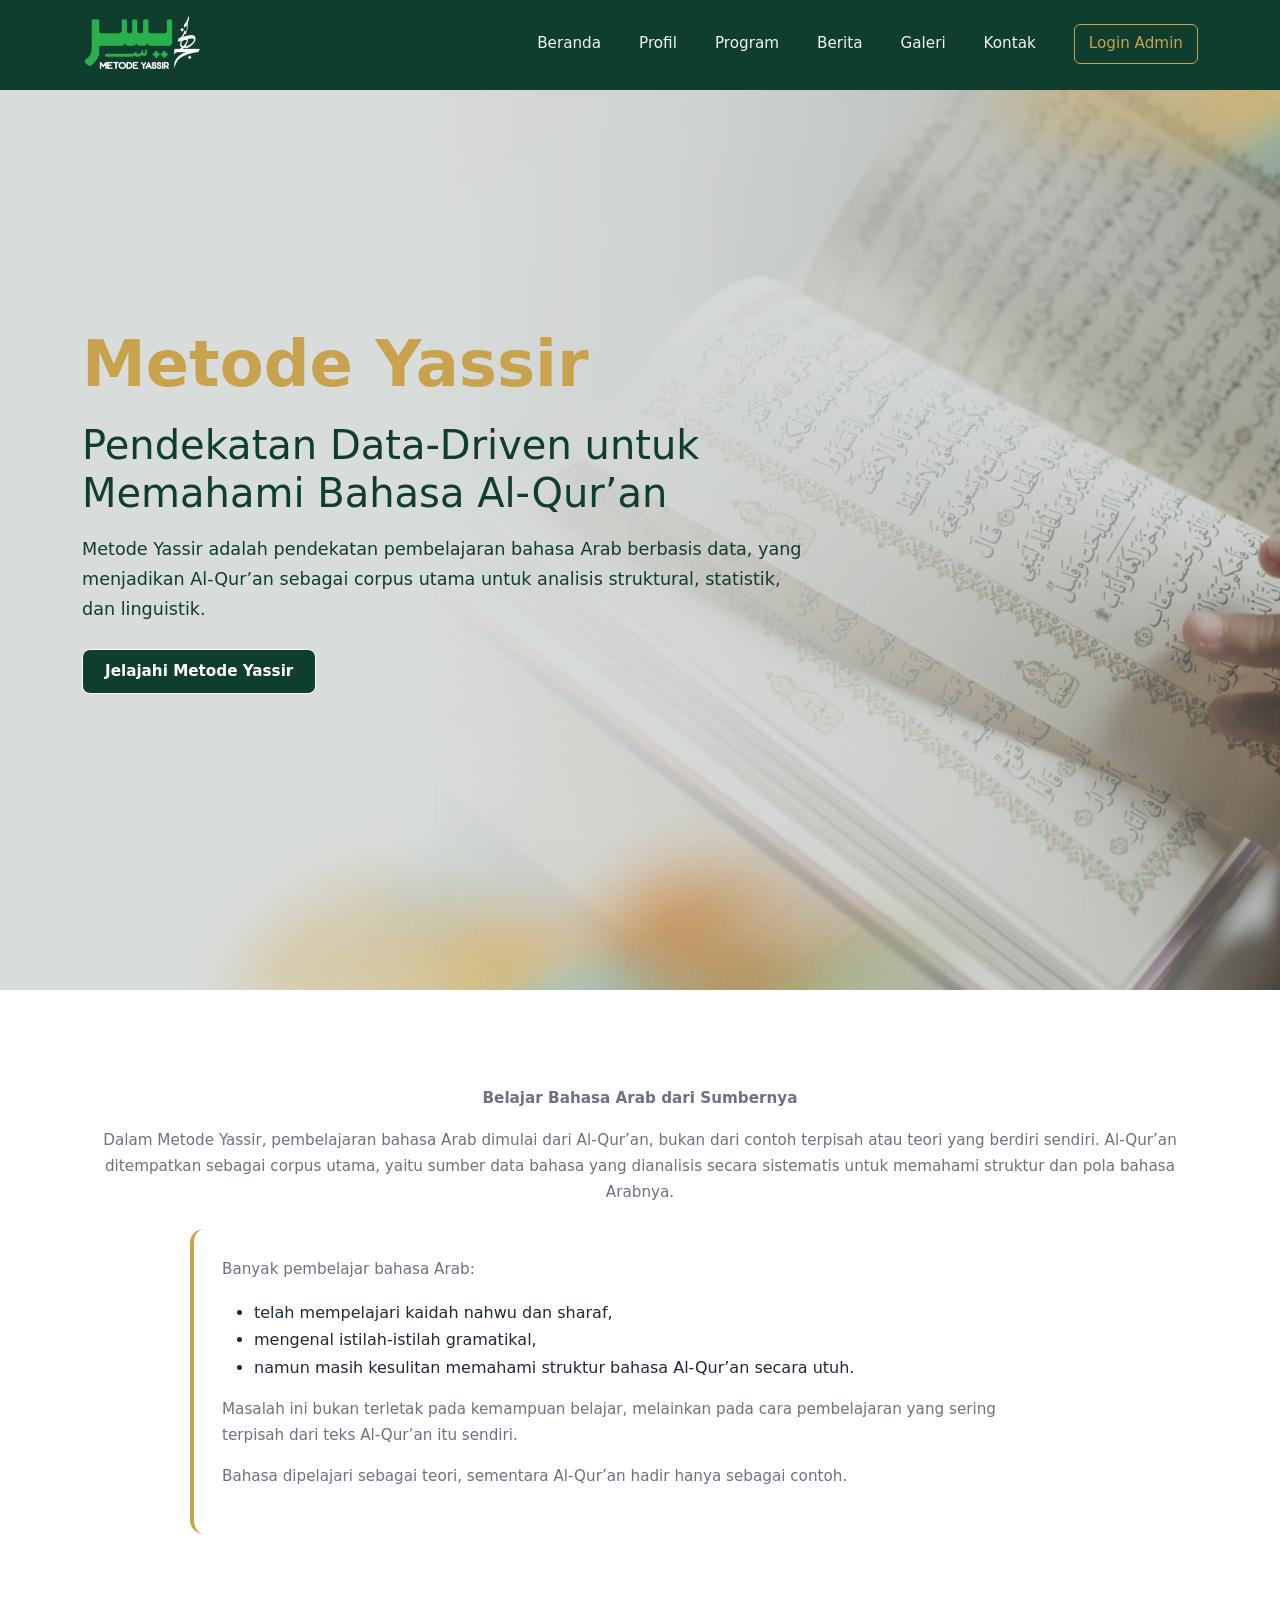
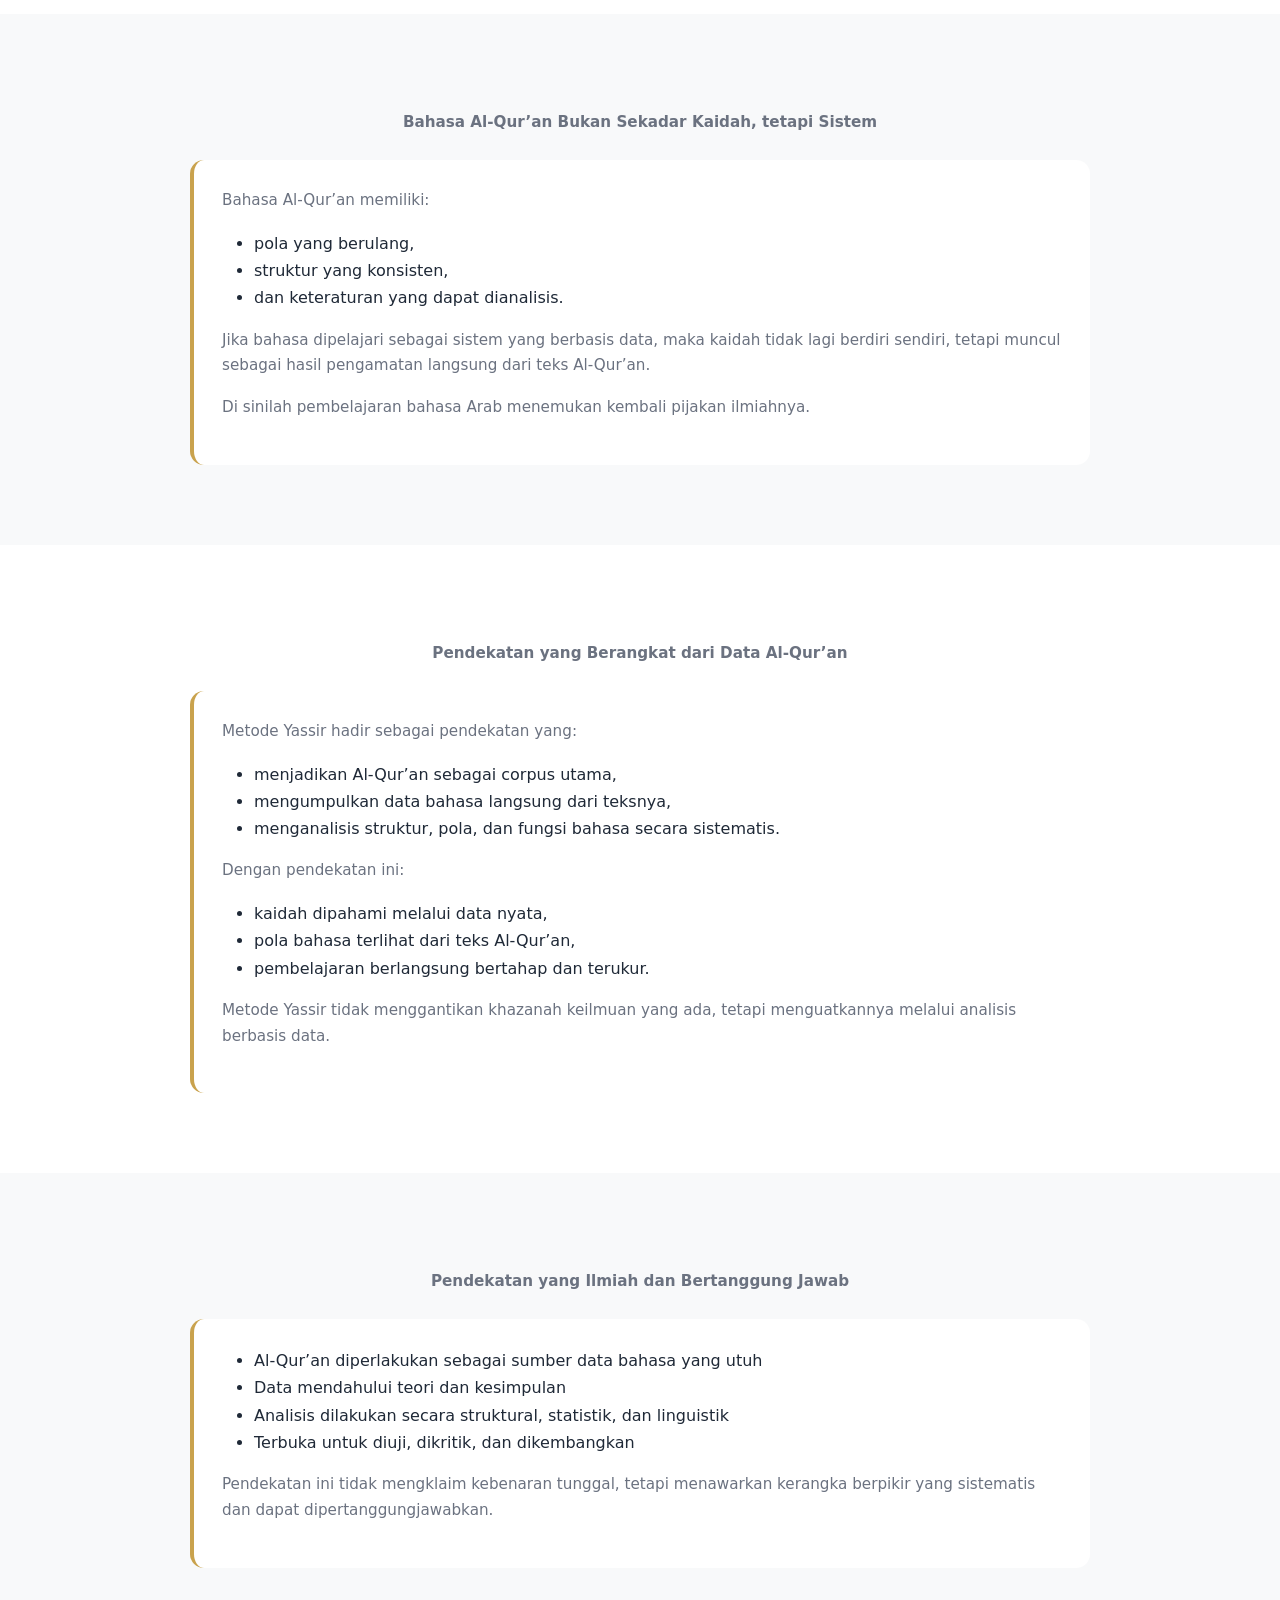
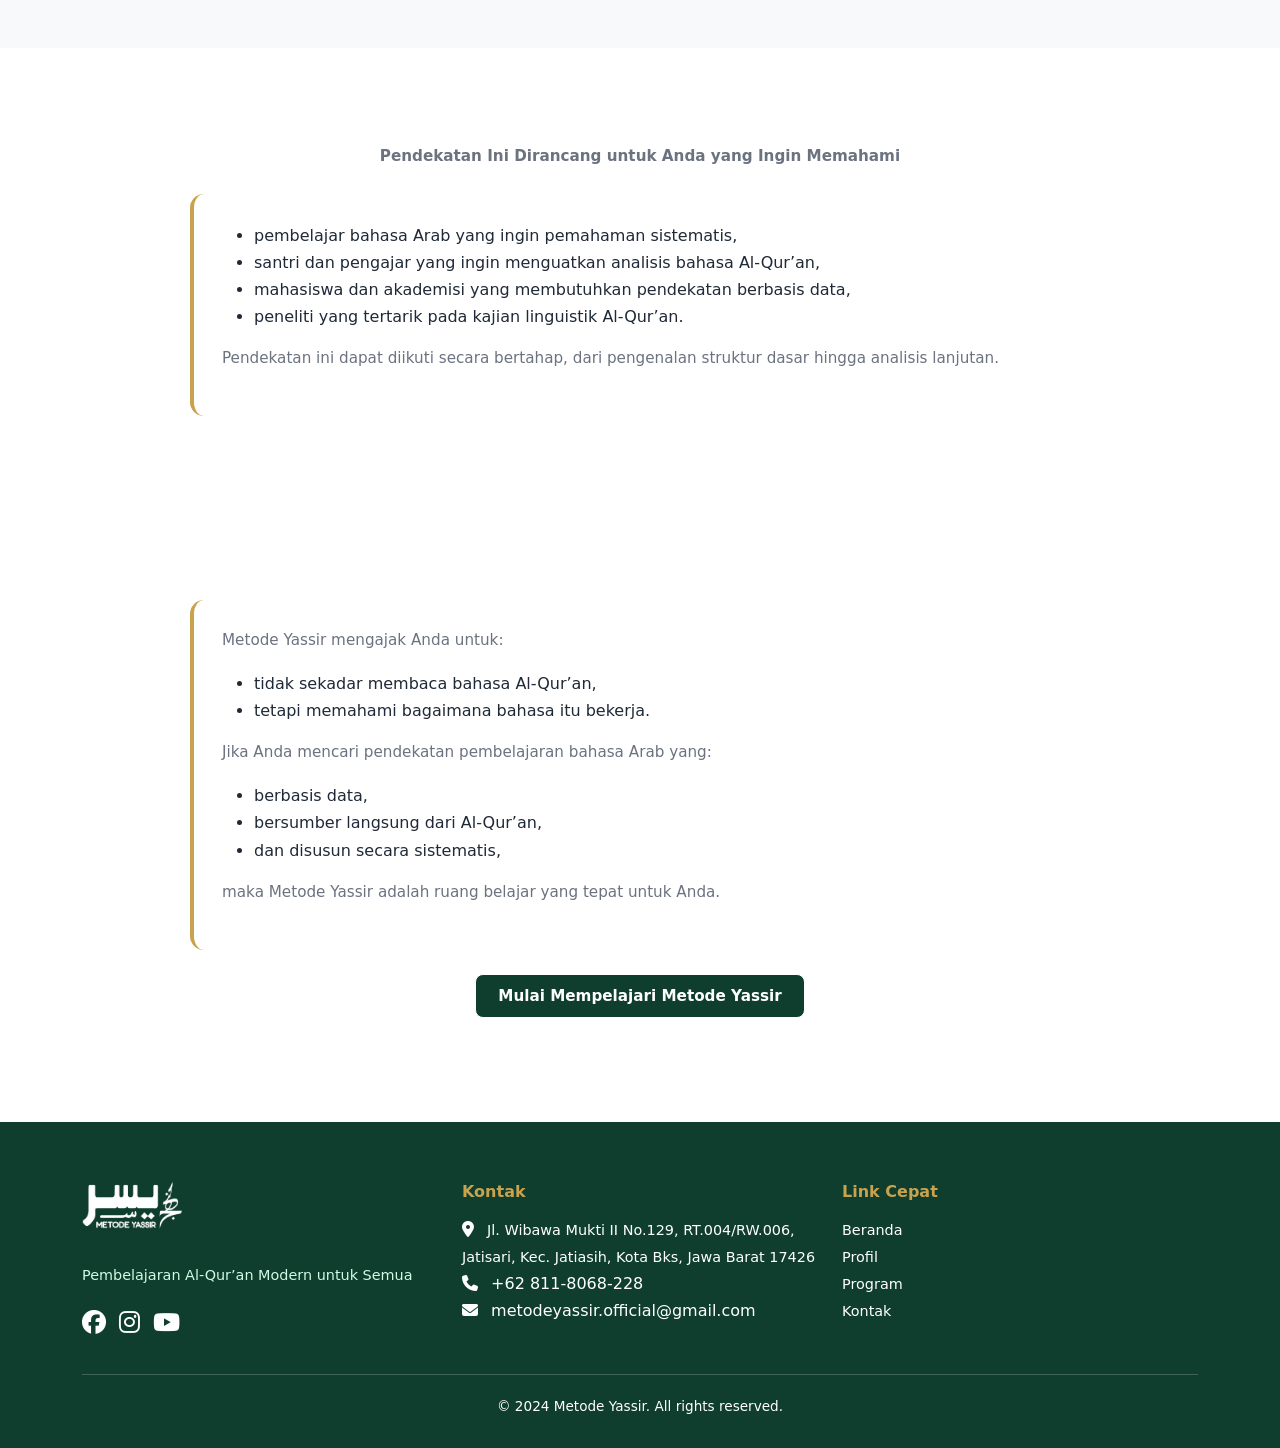
==== index.html @ 8bfa20de "perbaiki togle navbar header" ====
<!DOCTYPE html>
<html lang="id">
<head>
  <meta charset="UTF-8">
  <title>Metode Yassir</title>
  <link rel="icon" type="image/png" href="image/logo.png">
  <meta name="viewport" content="width=device-width, initial-scale=1">

  <!-- BOOTSTRAP -->
  <link href="https://cdn.jsdelivr.net/npm/bootstrap@5.3.3/dist/css/bootstrap.min.css" rel="stylesheet">
  <link rel="stylesheet" href="https://cdnjs.cloudflare.com/ajax/libs/font-awesome/6.7.2/css/all.min.css">
  <!-- <link rel="stylesheet" href="https://cdnjs.cloudflare.com/ajax/libs/font-awesome/5.15.4/css/all.min.css"> -->

  <!-- CUSTOM CSS -->
  <link rel="stylesheet" href="style.css">
  <!-- tambahan: CSS kecil untuk toggle navbar di layar kecil -->
  <style>
    /* Responsive nav toggle */
    .nav-toggle { display: none; border: none; background: transparent; color: #fff; font-size: 1.25rem; }
    .navbar nav { display: flex; gap: 1rem; align-items: center; }
    @media (max-width: 991.98px) {
      .nav-toggle { display: inline-block; }
      .navbar nav {
        position: absolute;
        top: 64px;
        right: 0;
        background: #0F3D2E;
        flex-direction: column;
        width: 220px;
        padding: 0.75rem;
        display: none;
        z-index: 999;
      }
      .navbar nav.open { display: flex; }
      .navbar nav a { padding: 0.5rem 0.75rem; display: block; }
    }
  </style>
</head>
<body>

<!-- ================= NAVBAR ================= -->
<header class="navbar" style="background-color: #0F3D2E;">
  <div class="container d-flex justify-content-between align-items-center ">
    <div class="logo"><img src="image/logo.png" alt="Logo Yassir" style="width: 120px; height: auto;"></div>
    <!-- tombol toggle: tambahkan aria-controls dan aria-expanded -->
    <button class="nav-toggle d-lg-none" aria-label="Toggle navigation" aria-controls="main-nav" aria-expanded="false"><i class="fas fa-bars"></i></button>
    <!-- berikan id pada nav untuk dikendalikan oleh tombol -->
    <nav id="main-nav" class="text-white" aria-hidden="true">
      <a href="index.html">Beranda</a>
      <a href="#">Profil</a>
      <a href="#">Program</a>
      <a href="#">Berita</a>
      <a href="#">Galeri</a>
      <a href="#">Kontak</a>
      <a href="#" class="btn-outline">Login Admin</a>
    </nav>
  </div>
</header>

<!-- ================= HERO ================= -->
<section class="hero" style="background-image: url('image/background1.png'); background-size: cover; background-blend-mode: overlay; background-color: rgba(30, 43, 38, 0.20);">
  <div class="hero-overlay">
    <div class="container">
      <div class="row align-items-center">
        
        <!-- HERO CONTENT -->
        <div class="col-lg-8 hero-content">
          <h1> Metode Yassir </h1>
          <h2 style="color: var(--primary-button1);">
           Pendekatan Data-Driven untuk Memahami Bahasa Al-Qur’an
          </h2>
          <p style="color: var(--primary-button1);">
            <!-- class="hero-desc" (ini untuk menghilangkan tulisan) -->
           Metode Yassir adalah pendekatan pembelajaran bahasa Arab berbasis data, yang menjadikan Al-Qur’an sebagai corpus utama untuk analisis struktural, statistik, dan linguistik.
          </p>

          <div class="mt-4">
            <a href="jelajahi.html" class="btn btn-primary-button1">Jelajahi Metode Yassir</a>
          </div>
        </div>
      </div>
    </div>
  </div>
</section>


<section class="section">
    <div class="container text-center">
        <div class="section-title">
        <!-- <h3>MASALAH YANG KITA HADAPI BERSAMA</h3> -->
        </div>

        <p class="mt-3 mx-auto" style="max-width:760px;"><strong>Belajar Bahasa Arab dari Sumbernya</strong></p>
        <p>Dalam Metode Yassir, pembelajaran bahasa Arab dimulai dari Al-Qur’an, bukan dari contoh terpisah atau teori yang berdiri sendiri. Al-Qur’an ditempatkan sebagai corpus utama, yaitu sumber data bahasa yang dianalisis secara sistematis untuk memahami struktur dan pola bahasa Arabnya.</p>

        <div class="card-custom mx-auto mt-4" style="max-width:900px; text-align:left;">
            <p>Banyak pembelajar bahasa Arab:</p>
            <ul>
                <li>telah mempelajari kaidah nahwu dan sharaf,</li>
                <li>mengenal istilah-istilah gramatikal,</li>
                <li>namun masih kesulitan memahami struktur bahasa Al-Qur’an secara utuh.</li>
            </ul>

            <p>Masalah ini bukan terletak pada kemampuan belajar, melainkan pada cara pembelajaran yang sering terpisah dari teks Al-Qur’an itu sendiri. </p>
            <p>Bahasa dipelajari sebagai teori, sementara Al-Qur’an hadir hanya sebagai contoh.</p>
        </div>
    </div>
</section>

<section class="section bg-light">
  <div class="container">
    <div class="text-center mb-4">
    <p class="mt-3 mx-auto" style="max-width:760px;">
        <strong>Bahasa Al-Qur’an Bukan Sekadar Kaidah, tetapi Sistem</strong>
    </p>
    </div>

    

    <div class="card-custom mx-auto" style="max-width:900px;">
      <p>Bahasa Al-Qur’an memiliki:</p>
      <ul>
        <li>pola yang berulang,</li>
        <li>struktur yang konsisten,</li>
        <li>dan keteraturan yang dapat dianalisis.</li>
      </ul>

      <p>
        Jika bahasa dipelajari sebagai sistem yang berbasis data,
        maka kaidah tidak lagi berdiri sendiri,
        tetapi muncul sebagai hasil pengamatan langsung dari teks Al-Qur’an.
      </p>

      <p>
        Di sinilah pembelajaran bahasa Arab menemukan kembali pijakan ilmiahnya.
      </p>
    </div>
  </div>
</section>

<section class="section">
  <div class="container">
    <div class="text-center mb-4">
        <p class="mt-3 mx-auto" style="max-width:760px;">
            <strong>Pendekatan yang Berangkat dari Data Al-Qur’an</strong>
        </p>
    </div>

    <div class="card-custom mx-auto" style="max-width:900px;">
      <p>Metode Yassir hadir sebagai pendekatan yang:</p>
      <ul>
        <li>menjadikan Al-Qur’an sebagai corpus utama,</li>
        <li>mengumpulkan data bahasa langsung dari teksnya,</li>
        <li>menganalisis struktur, pola, dan fungsi bahasa secara sistematis.</li>
      </ul>

      <p>Dengan pendekatan ini:</p>
      <ul>
        <li>kaidah dipahami melalui data nyata,</li>
        <li>pola bahasa terlihat dari teks Al-Qur’an,</li>
        <li>pembelajaran berlangsung bertahap dan terukur.</li>
      </ul>

      <p>
        Metode Yassir tidak menggantikan khazanah keilmuan yang ada,
        tetapi menguatkannya melalui analisis berbasis data.
      </p>
    </div>
  </div>
</section>

<section class="section bg-light">
  <div class="container">
    <div class="text-center mb-4">
        <p class="mt-3 mx-auto" style="max-width:760px;">
            <strong>Pendekatan yang Ilmiah dan Bertanggung Jawab</strong>
        </p>
    </div>

    <div class="card-custom mx-auto" style="max-width:900px;">
      <ul>
        <li>Al-Qur’an diperlakukan sebagai sumber data bahasa yang utuh</li>
        <li>Data mendahului teori dan kesimpulan</li>
        <li>Analisis dilakukan secara struktural, statistik, dan linguistik</li>
        <li>Terbuka untuk diuji, dikritik, dan dikembangkan</li>
      </ul>

      <p>
        Pendekatan ini tidak mengklaim kebenaran tunggal,
        tetapi menawarkan kerangka berpikir yang sistematis
        dan dapat dipertanggungjawabkan.
      </p>
    </div>
  </div>
</section>

<section class="section">
  <div class="container">
    <div class="text-center mb-4">
        <p class="mt-3 mx-auto" style="max-width:760px;">
            <strong>Pendekatan Ini Dirancang untuk Anda yang Ingin Memahami</strong>
        </p>
    </div>

    <div class="card-custom mx-auto" style="max-width:900px;">
      <ul>
        <li>pembelajar bahasa Arab yang ingin pemahaman sistematis,</li>
        <li>santri dan pengajar yang ingin menguatkan analisis bahasa Al-Qur’an,</li>
        <li>mahasiswa dan akademisi yang membutuhkan pendekatan berbasis data,</li>
        <li>peneliti yang tertarik pada kajian linguistik Al-Qur’an.</li>
      </ul>

      <p>
        Pendekatan ini dapat diikuti secara bertahap,
        dari pengenalan struktur dasar hingga analisis lanjutan.
      </p>
    </div>
  </div>
</section>

<section class="section">
  <div class="container">

    <div class="card-custom mx-auto mt-4 mb-4" style="max-width:900px;">
      <p>Metode Yassir mengajak Anda untuk:</p>
      <ul>
        <li>tidak sekadar membaca bahasa Al-Qur’an,</li>
        <li>tetapi memahami bagaimana bahasa itu bekerja.</li>
      </ul>

      <p>Jika Anda mencari pendekatan pembelajaran bahasa Arab yang:</p>
      <ul>
        <li>berbasis data,</li>
        <li>bersumber langsung dari Al-Qur’an,</li>
        <li>dan disusun secara sistematis,</li>
      </ul>

      <p>
        maka Metode Yassir adalah ruang belajar yang tepat untuk Anda.
      </p>
    </div>

    <div class="text-center mb-4">
      <a href="#" class="btn btn-primary-button1 btn-lg">Mulai Mempelajari Metode Yassir</a>
    </div>

  </div>
</section>

<!-- ================= FOOTER ================= -->
 <footer class="footer">
    <div class="container">
        <div class="row">
            <div class="col-md-4">
                <h6><img src="image/logo-putih.png" alt="" style="width: 100px; height: auto; margin-bottom: 20px;"></h6>
                <p>Pembelajaran Al-Qur’an Modern untuk Semua</p>
                <div class="social-links">
                    <a href="https://www.facebook.com/metode.yassir.75/" class="text-white me-2"><i class="fab fa-facebook"></i></a>
                    <a href="https://www.instagram.com/metodeyassirofficial/" class="text-white me-2"><i class="fab fa-instagram"></i></a>
                    <a href="https://www.youtube.com/@metodeyassir" class="text-white me-2"><i class="fab fa-youtube"></i></a>
                </div>
            </div>

            <div class="col-md-4">
                <h6 class="text-yellow">Kontak</h6>
                <ul class="list-unstyled">
                    <li><i class="fas fa-map-marker-alt me-2"></i> <a href="https://www.google.com/maps/place/Metode+Yassir/@-6.300304,106.808999,15z/data=!4m6!3m5!1s0x2e69f7b9c6c8b4c9:0x9d3d4b5a2e2f4a4!8m2!3d-6.300304!4d106.808999!16s%2Fg%2F1t2r8r5?entry=ttu" class="text-white text-decoration: none" target="_blank" >Jl. Wibawa Mukti II No.129, RT.004/RW.006, Jatisari, Kec. Jatiasih, Kota Bks, Jawa Barat 17426 </a></li>
                    <li><i class="fas fa-phone me-2"></i> +62 811-8068-228</li>
                    <li><i class="fas fa-envelope me-2"></i> metodeyassir.official@gmail.com</li>
                </ul>
            </div>
            <div class="col-md-4">
                <h6 class="text-yellow link-cepat">Link Cepat</h6>
                <ul class="list-unstyled link-cepat">
                    <li><a href="index.html" class="text-white">Beranda</a></li>
                    <li><a href="profil.html" class="text-white">Profil</a></li>
                    <li><a href="program.html" class="text-white">Program</a></li>
                    <li><a href="kontak.html" class="text-white">Kontak</a></li>
                </ul>
            </div>
        </div>

        <div class="footer-bottom">
        © 2024 Metode Yassir. All rights reserved.
        </div>
    </div>
</footer>

<script>
  (function(){
    const navToggle = document.querySelector('.nav-toggle');
    const navbar = document.querySelector('.navbar');
    const navLinks = document.querySelectorAll('.navbar nav a');
    if (!navToggle || !navbar) return;
    navToggle.addEventListener('click', function(){
      navbar.classList.toggle('open');
    });
    navLinks.forEach(function(link){
      link.addEventListener('click', function(){
        navbar.classList.remove('open');
      });
    });
  })();
</script>

</body>
</html>
---- style.css ----
/* ===============================
   ROOT & GLOBAL
================================ */
:root {
  --primary: #0F3D2E;
  --primary-button1: #0F3D2E;
  --primary-accent: #C9A24D;
  --highlight: #26ee44;
  --academic: #1F4E79;

  --text-dark: #1f2937;
  --text-bright: #f3f4f6;
  --text-muted: #6b7280;
  --bg-soft: #f9fafb;
}

body {
  font-family: 'Segoe UI', system-ui, -apple-system, sans-serif;
  color: var(--text-dark);
  background-color: #ffffff;
  line-height: 1.7;
}

/* ===============================
   NAVBAR
================================ */
.navbar {
  background: #ffffff;
  border-bottom: 2px solid var(--primary);
  padding: 14px 0;
}

.navbar .logo {
  font-weight: 700;
  font-size: 1.4rem;
  color: var(--primary);
  
}

.navbar nav a {
  margin-left: 22px;
  font-size: 0.95rem;
  color: var(--text-bright);
  text-decoration: none;
}

.navbar nav a:hover {
  color: var(--primary-accent);
}

.btn-outline {
  padding: 6px 14px;
  border: 1px solid var(--primary-accent);
  border-radius: 6px;
  color: var(--primary-accent) !important;
  font-size: 0.9rem;
}

.btn-outline:hover {
  background: var(--primary-accent);
  color: #fff !important;
}

/* ===============================
   HERO SECTION
================================ */


.hero {
  height: 100vh;
  background: linear-gradient(
      rgba(15, 61, 46, 0.75),
      rgba(15, 61, 46, 0.75)
    ),
    /* url('hero.jpg') center/cover no-repeat; */
}

.hero-overlay {
  height: 100%;
  display: flex;
  align-items: center;
}

.hero-content {
  max-width: 900px;
  color: #ffffff;
}

.hero h1 {
  font-size: 4rem;
  font-weight: 700;
  color: var(--primary-accent);
  margin-top: -60px;
}

.hero h2 {
  font-size: 2.5rem;
  font-weight: 400;
  margin: 18px 0;
}

.hero p {
  font-size: 1.1rem;
  color: #e5e7eb;
}


/* ===============================
   BUTTONS
================================ */
.btn-primary {
  background: var(--highlight);
  border: none;
  color: #003d1c;
  padding: 10px 22px;
  border-radius: 8px;
  font-size: 0.95rem;
  font-weight: 600;
}

.btn-primary:hover {
  background: #1dd63a;
}

.btn-secondary {
  background: transparent;
  border: 1px solid var(--primary-accent);
  padding: 10px 22px;
  border-radius: 8px;
  color: white;
  margin-left: 10px;
}

.btn-secondary:hover {
  background: var(--primary-accent);
  color: #ffffff;
}

.btn-primary-button1 {
  background: var(--primary-button1);
  border: 1px solid white;
  color: #ffffff;
  padding: 10px 22px;
  border-radius: 8px;
  font-size: 0.95rem;
  font-weight: 600;
}

.btn-primary-button1:hover {
  background: #C9A24D;
  border-radius: 8px;
}

/* ===============================
   SECTION
================================ */
.section {
  padding: 80px 0;
}

.section-title {
  color: var(--academic);
  font-weight: 600;
  font-size: 0.95rem;
  text-transform: uppercase;
  margin-bottom: 10px;
}

.section h3 {
  color: var(--primary);
  font-weight: 600;
}

.section p {
  color: var(--text-muted);
  font-size: 0.95rem;
}

/* ===============================
   CARD
================================ */
.card-custom {
  background: #ffffff;
  border-radius: 14px;
  padding: 28px;
  border-left: 4px solid var(--primary-accent);
  height: 100%;
  transition: 0.3s ease;
}

.card-custom:hover {
  transform: translateY(-4px);
  box-shadow: 0 12px 28px rgba(15, 61, 46, 0.12);
}

.card-number {
  width: 38px;
  height: 38px;
  background: var(--primary);
  color: var(--primary-accent);
  border-radius: 50%;
  display: flex;
  align-items: center;
  justify-content: center;
  font-weight: 700;
  margin-bottom: 14px;
}

/* ===============================
   CTA
================================ */
.cta {
  background: linear-gradient(135deg, #0F3D2E, #1F4E79);
  padding: 70px 20px;
  border-radius: 18px;
  text-align: center;
}

.cta p {
  font-size: 1.05rem;
  font-style: italic;
  color: #eafff1;
  max-width: 760px;
  margin: auto;
}

/* ===============================
   FOOTER
================================ */
.footer {
  background: var(--primary);
  color: #ffffff;
  padding: 60px 0 30px;
}

.footer h6 {
  font-weight: 600;
  margin-bottom: 14px;
  color: var(--primary-accent);
}

.footer p,
.footer a {
  font-size: 0.9rem;
  color: #d1fae5;
  text-decoration: none;
}

.footer a:hover {
  text-decoration: underline;
  color: var(--highlight);
}

.footer-bottom {
  border-top: 1px solid rgba(255,255,255,0.2);
  margin-top: 30px;
  padding-top: 20px;
  font-size: 0.85rem;
  text-align: center;
}

.social-links a {
    font-size: 1.5rem;
    margin-right: 1rem;
}

/* ===============================
   RESPONSIVE
================================ */

/* ====== LARGE DESKTOP (≥1400px) ====== */
@media screen and (min-width: 1400px) {
  .hero h1 {
    font-size: 4.5rem;
  }

  .hero h2 {
    font-size: 2.7rem;
  }

  .hero-content {
    max-width: 1000px;
  }
}

/* ====== DESKTOP / LAPTOP (≤1200px) ====== */
@media screen and (max-width: 1200px) {
  .hero h1 {
    font-size: 3.5rem;
  }

  .hero h2 {
    font-size: 2.2rem;
  }

  .hero-content {
    max-width: 800px;
  }
}

/* ====== TABLET LANDSCAPE (≤992px) ====== */
@media screen and (max-width: 992px) {
  .hero {
    height: auto;
    padding: 120px 0;
  }

  .hero h1 {
    font-size: 3rem;
    margin-top: 0;
  }

  .hero h2 {
    font-size: 1.8rem;
  }

  .hero p {
    font-size: 1rem;
  }

  .section {
    padding: 60px 0;
  }

  .navbar nav a {
    margin-left: 14px;
  }
}

/* ====== TABLET PORTRAIT (≤768px) ====== */
@media screen and (max-width: 768px) {
  .hero {
    padding: 100px 0 80px;
    text-align: center;
  }

  .hero-overlay {
    align-items: flex-start;
  }

  .hero-content {
    max-width: 100%;
  }

  .hero h1 {
    font-size: 2.4rem;
  }

  .hero h2 {
    font-size: 1.4rem;
  }

  .hero p {
    font-size: 0.95rem;
  }

  .btn-secondary {
    margin-left: 0;
    margin-top: 10px;
  }

  .card-custom {
    padding: 22px;
  }

  .cta {
    padding: 50px 20px;
  }

  .cta p {
    font-size: 1rem;
  }

  /* Hide specific hero paragraph on tablet/phone */
  .hero-desc {
    display: none;
  }

  /* Mobile navbar: show toggle, hide inline nav */
  .navbar {
    overflow: hidden;
    position: relative;

  }

  .navbar nav {
    display: none;
  }

  /* When navbar has .open, show a stacked mobile menu */
  .navbar.open nav {
    display: block;
    position: absolute;
    left: 0;
    right: 0;
    top: 100%;
    background: rgba(15, 61, 46, 0.98);
    padding: 12px 16px 18px;
    z-index: 60;
  }

  .navbar.open nav a {
    display: block;
    margin: 10px 0;
    color: #fff;
    font-size: 1rem;
  }

  .navbar.open .btn-outline {
    display: inline-block;
    margin-top: 8px;
  }
}

/* ====== MOBILE (≤576px) ====== */
@media screen and (max-width: 576px) {
  body {
    line-height: 1.6;
  }

  .hero {
    padding: 90px 0 70px;
  }

  .hero h1 {
    font-size: 2rem;
  }

  .hero h2 {
    font-size: 1.2rem;
  }

  .hero p {
    font-size: 0.9rem;
  }

  .btn-primary,
  .btn-secondary,
  .btn-primary-button1 {
    width: 100%;
    text-align: center;
  }

  .section {
    padding: 50px 0;
  }

  .footer {
    text-align: center;
  }

  .social-links {
    margin-top: 20px;
  }

  .social-links a {
    margin-right: 0.75rem;
  }

 
}

/* ====== SMALL MOBILE (≤400px) ====== */
@media screen and (max-width: 400px) {
  .hero h1 {
    font-size: 1.8rem;
  }

  .hero h2 {
    font-size: 1.05rem;
  }

  .hero p {
    font-size: 0.85rem;
  }
}
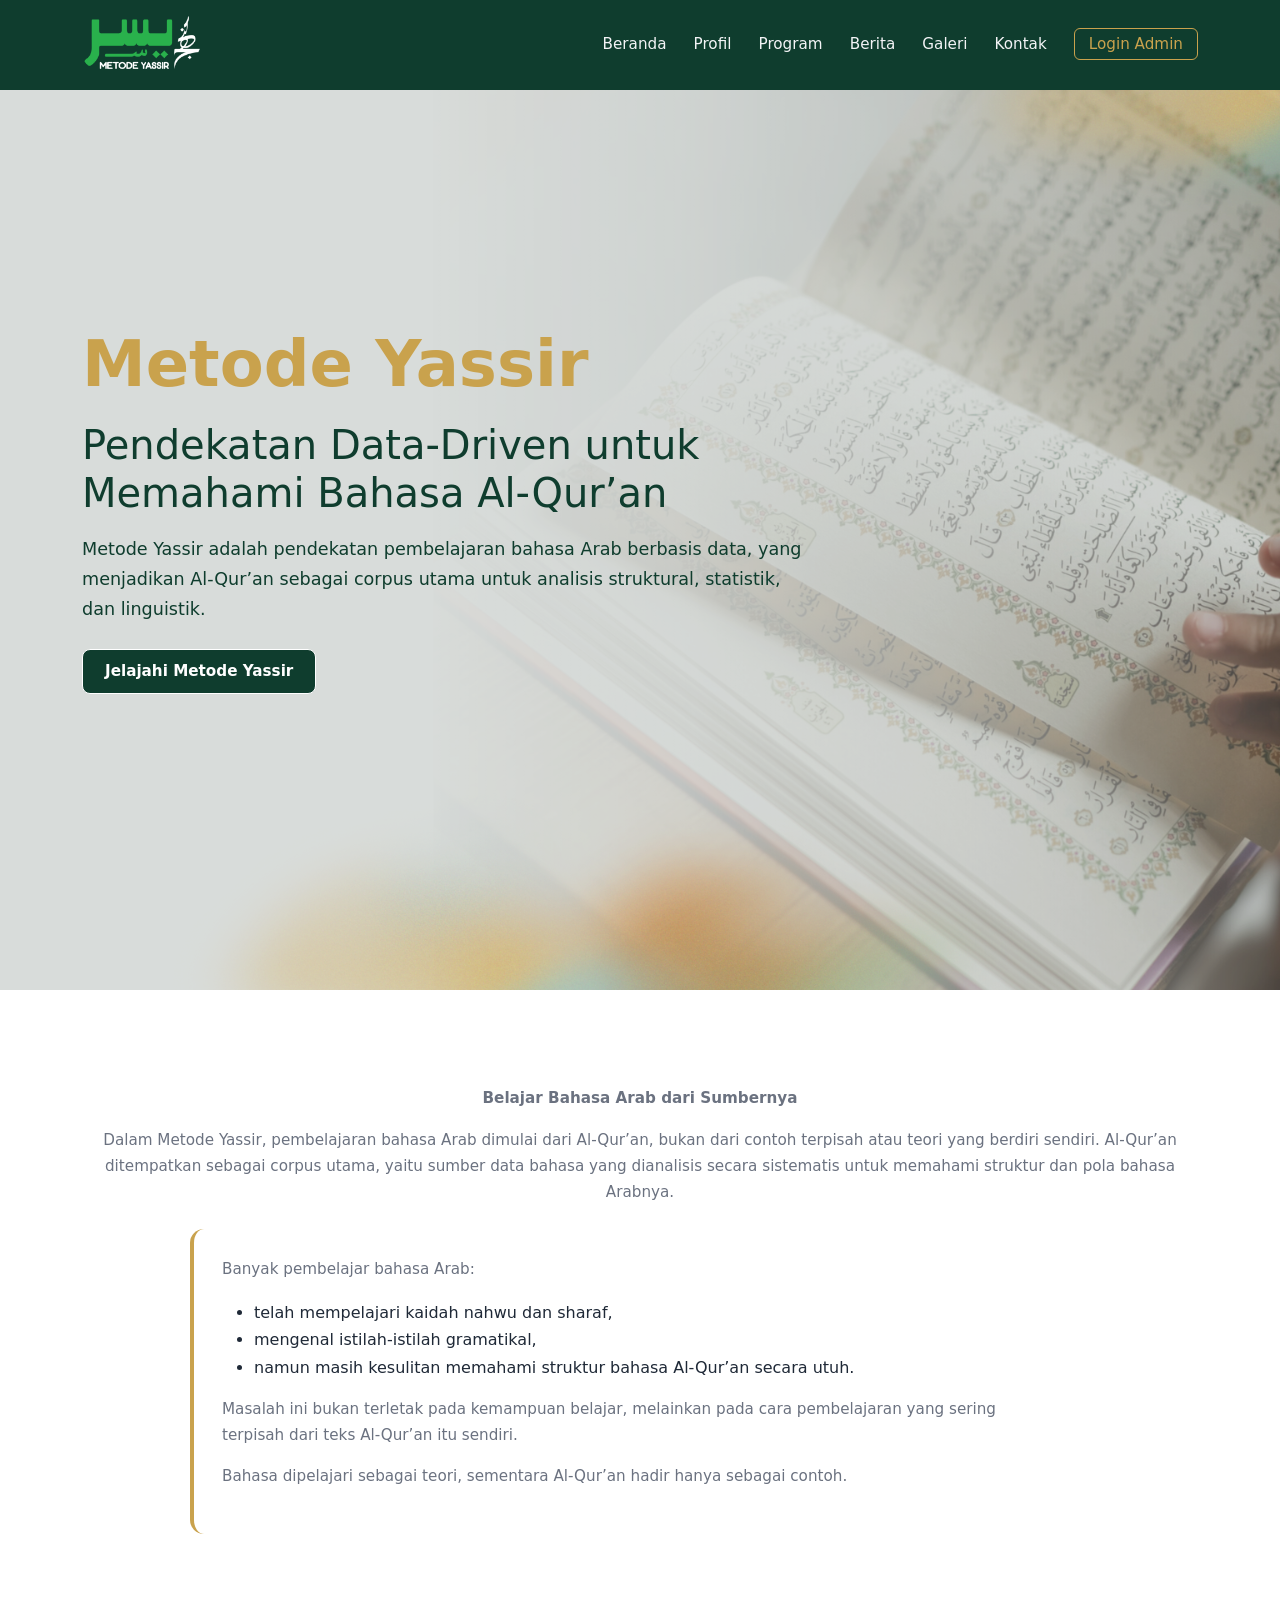
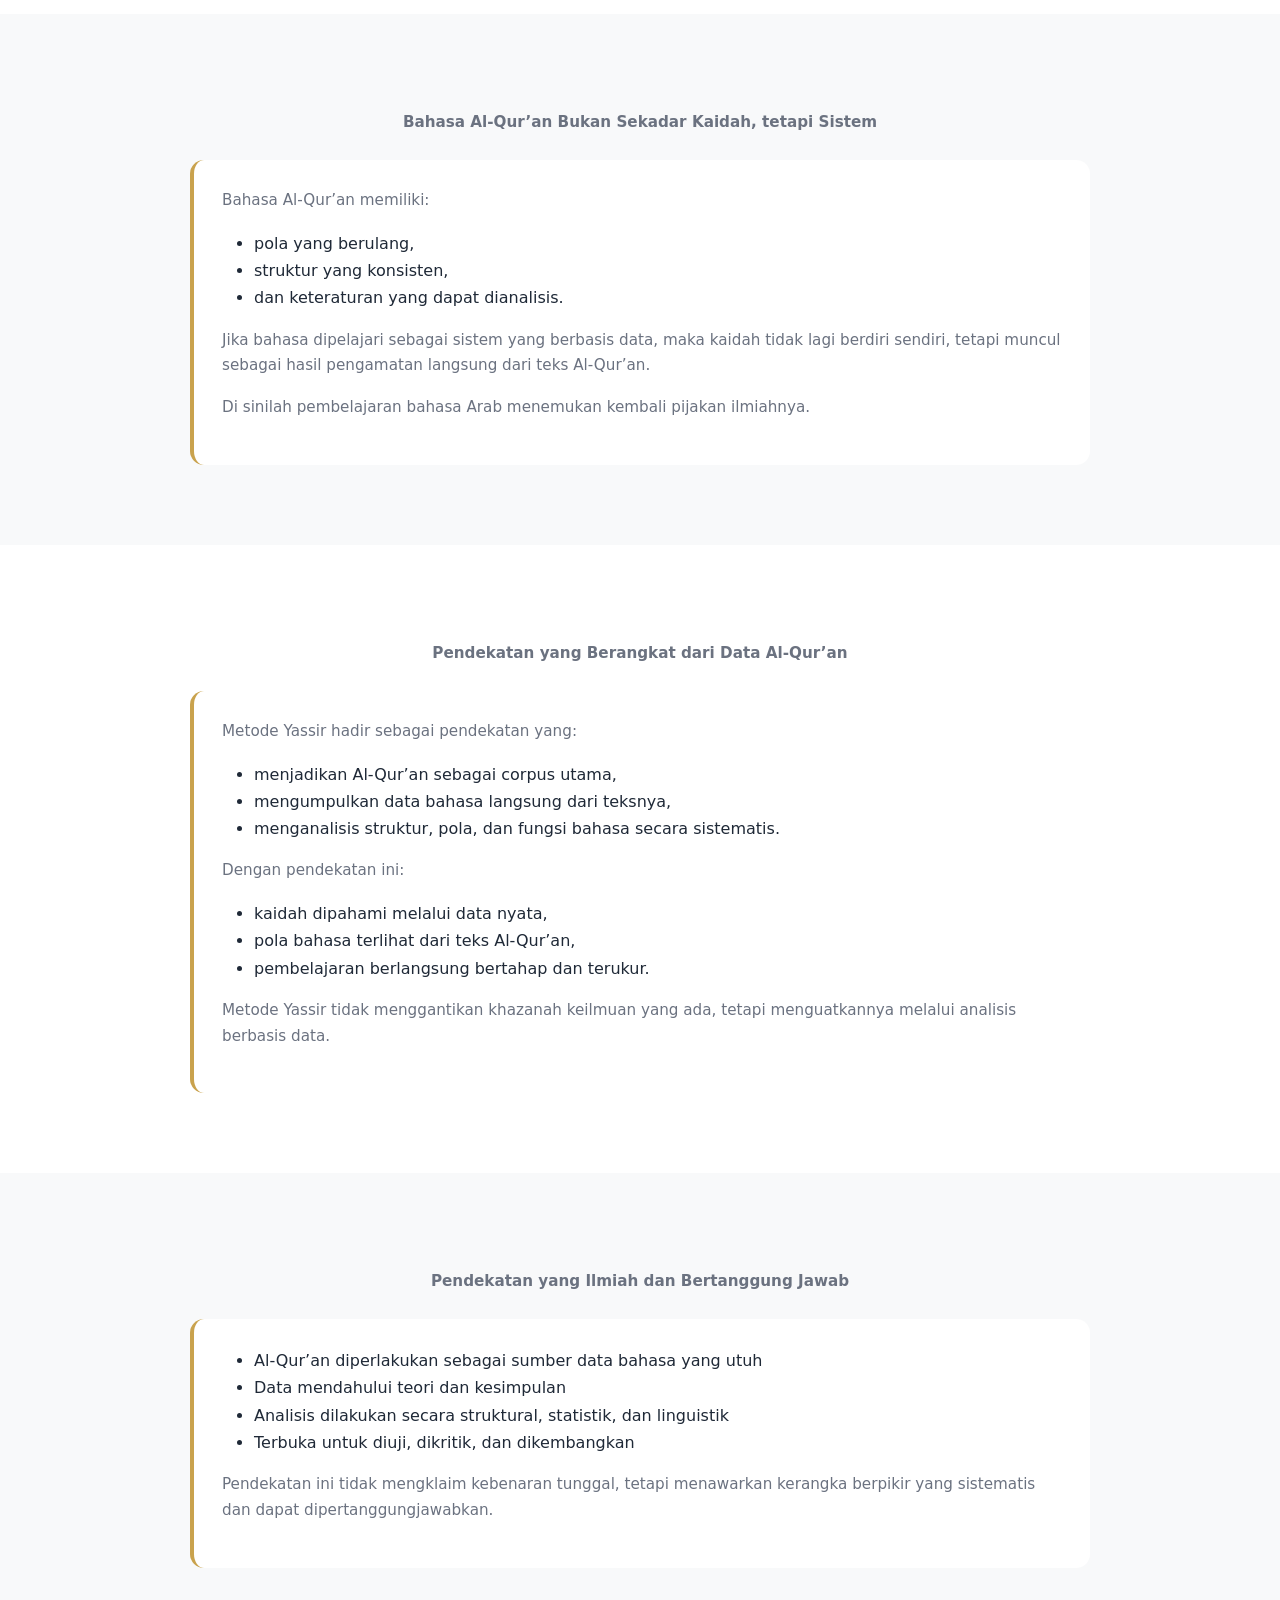
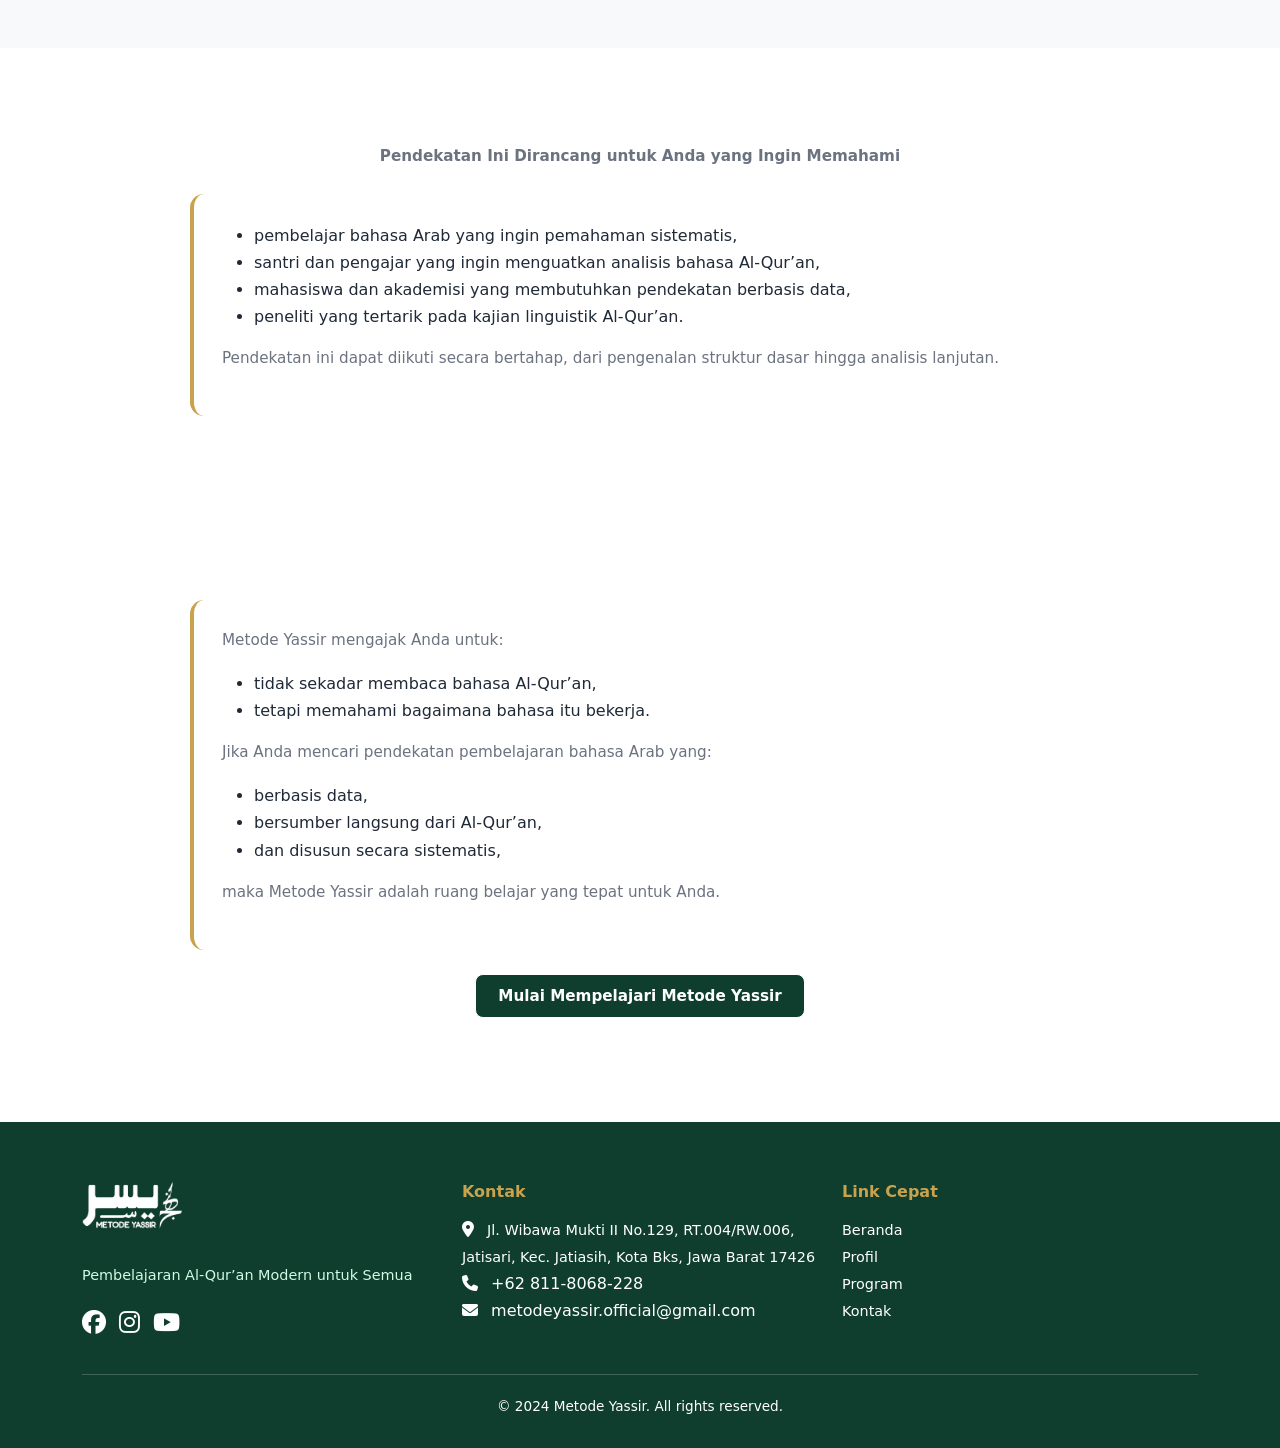
==== commit 9dafb268: "perbaikan di @media screen" ====
--- a/index.html
+++ b/index.html
@@ -13,28 +13,6 @@
 
   <!-- CUSTOM CSS -->
   <link rel="stylesheet" href="style.css">
-  <!-- tambahan: CSS kecil untuk toggle navbar di layar kecil -->
-  <style>
-    /* Responsive nav toggle */
-    .nav-toggle { display: none; border: none; background: transparent; color: #fff; font-size: 1.25rem; }
-    .navbar nav { display: flex; gap: 1rem; align-items: center; }
-    @media (max-width: 991.98px) {
-      .nav-toggle { display: inline-block; }
-      .navbar nav {
-        position: absolute;
-        top: 64px;
-        right: 0;
-        background: #0F3D2E;
-        flex-direction: column;
-        width: 220px;
-        padding: 0.75rem;
-        display: none;
-        z-index: 999;
-      }
-      .navbar nav.open { display: flex; }
-      .navbar nav a { padding: 0.5rem 0.75rem; display: block; }
-    }
-  </style>
 </head>
 <body>
 
--- a/style.css
+++ b/style.css
@@ -380,8 +380,10 @@
   .navbar {
     overflow: hidden;
     position: relative;
-
-  }
+  }
+
+    .nav-toggle { display: none; border: none; background: transparent; color: #fff; font-size: 1.25rem; }
+    .navbar nav { display: flex; gap: 1rem; align-items: center; }
 
   .navbar nav {
     display: none;
@@ -457,7 +459,20 @@
     margin-right: 0.75rem;
   }
 
- 
+ .nav-toggle { display: inline-block; }
+      .navbar nav {
+        position: absolute;
+        top: 64px;
+        right: 0;
+        background: #0F3D2E;
+        flex-direction: column;
+        width: 220px;
+        padding: 0.75rem;
+        display: none;
+        z-index: 999;
+      }
+      .navbar nav.open { display: flex; }
+      .navbar nav a { padding: 0.5rem 0.75rem; display: block; }
 }
 
 /* ====== SMALL MOBILE (≤400px) ====== */
@@ -473,5 +488,38 @@
   .hero p {
     font-size: 0.85rem;
   }
-}
-
+
+  .nav-toggle { display: inline-block; }
+      .navbar nav {
+        position: absolute;
+        top: 64px;
+        right: 0;
+        background: #0F3D2E;
+        flex-direction: column;
+        width: 220px;
+        padding: 0.75rem;
+        display: none;
+        z-index: 999;
+      }
+      .navbar nav.open { display: flex; }
+      .navbar nav a { padding: 0.5rem 0.75rem; display: block; }
+}
+
+
+    
+    @media (max-width: 991.98px) {
+      .nav-toggle { display: inline-block; }
+      .navbar nav {
+        position: absolute;
+        top: 64px;
+        right: 0;
+        background: #0F3D2E;
+        flex-direction: column;
+        width: 220px;
+        padding: 0.75rem;
+        display: none;
+        z-index: 999;
+      }
+      .navbar nav.open { display: flex; }
+      .navbar nav a { padding: 0.5rem 0.75rem; display: block; }
+    }
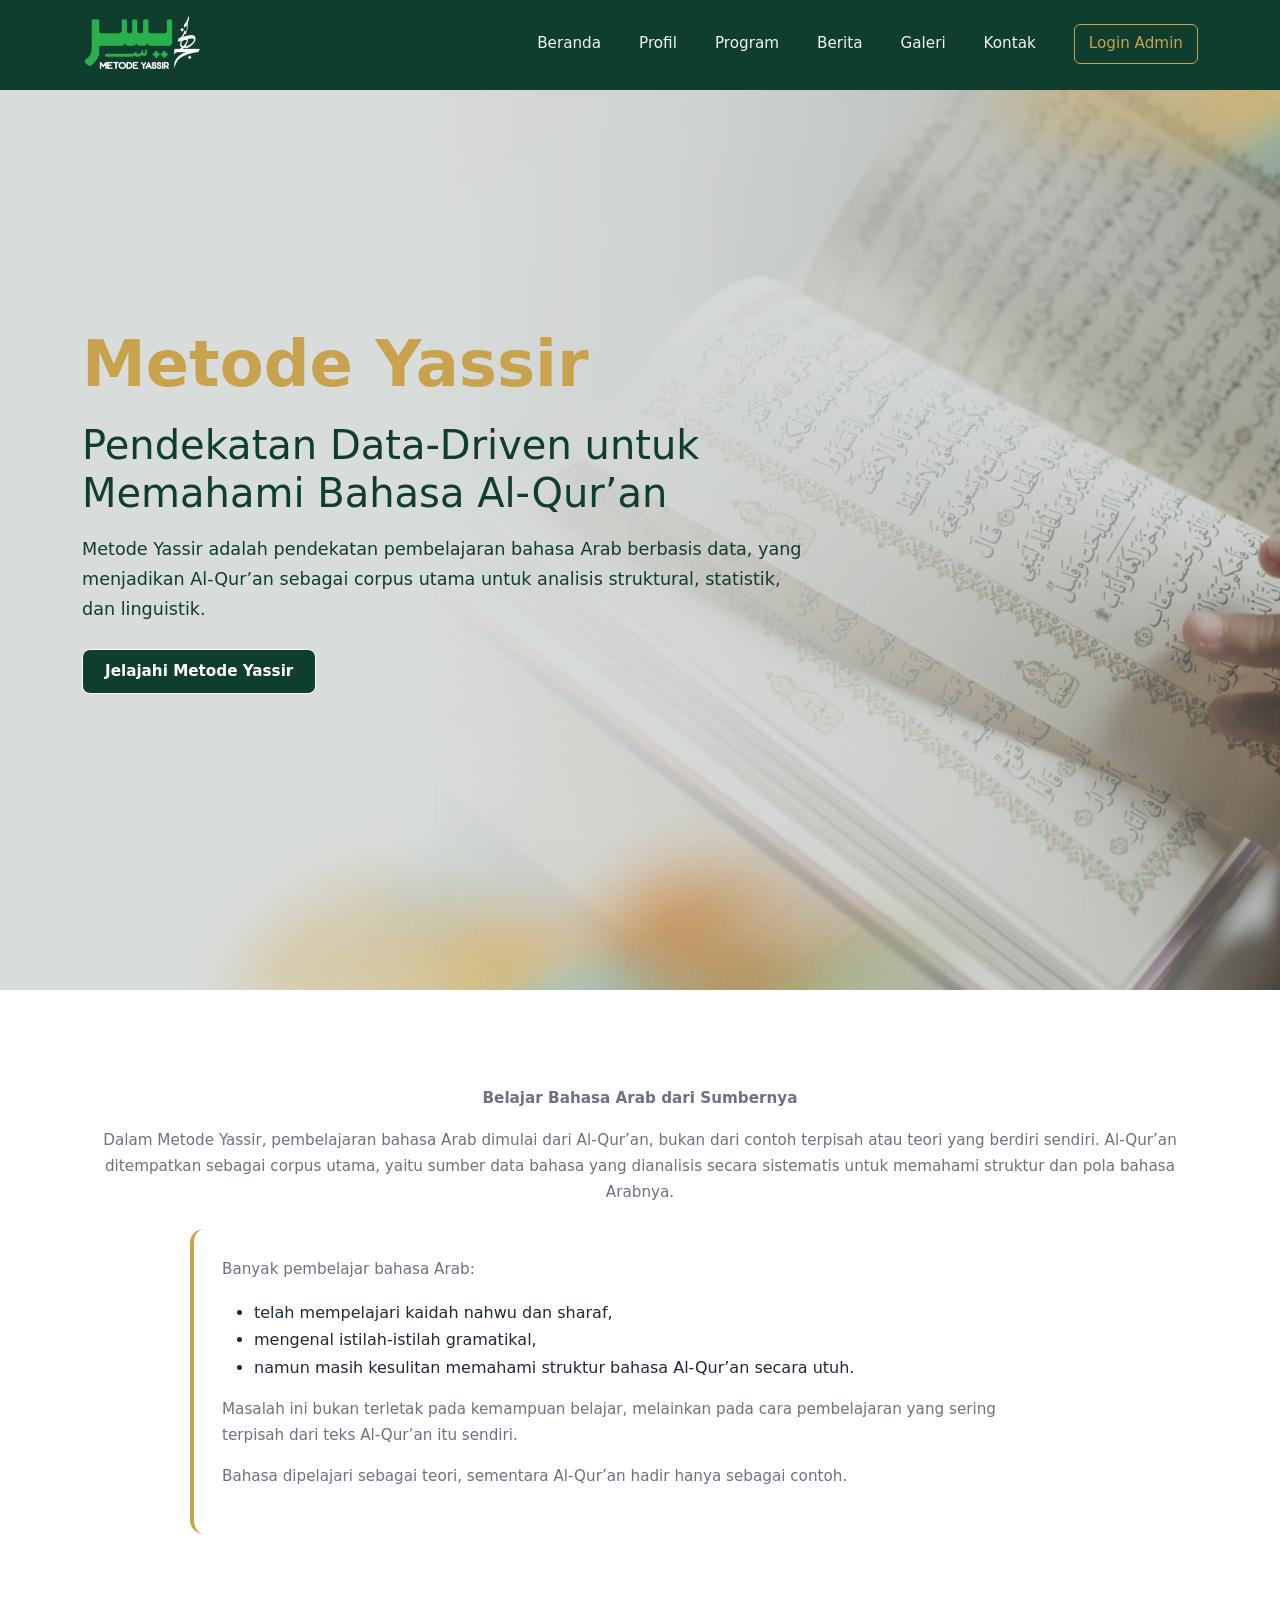
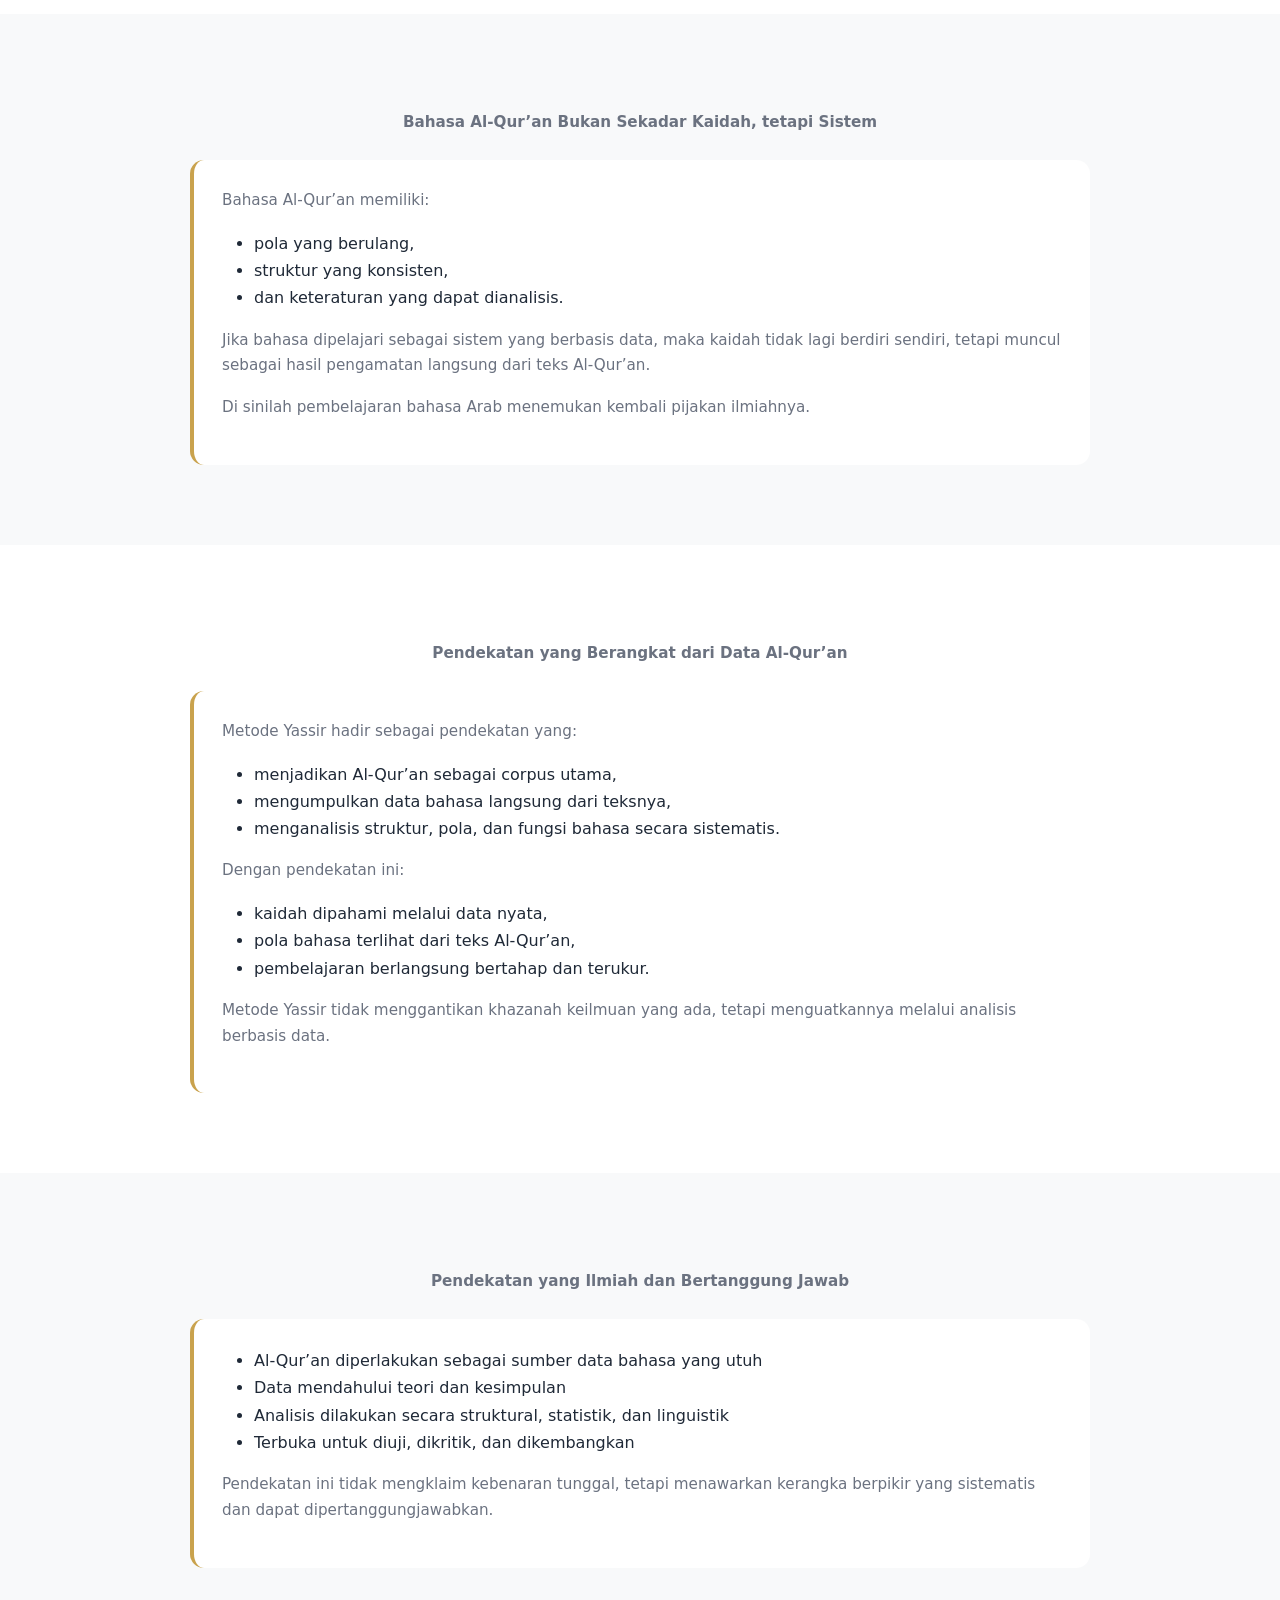
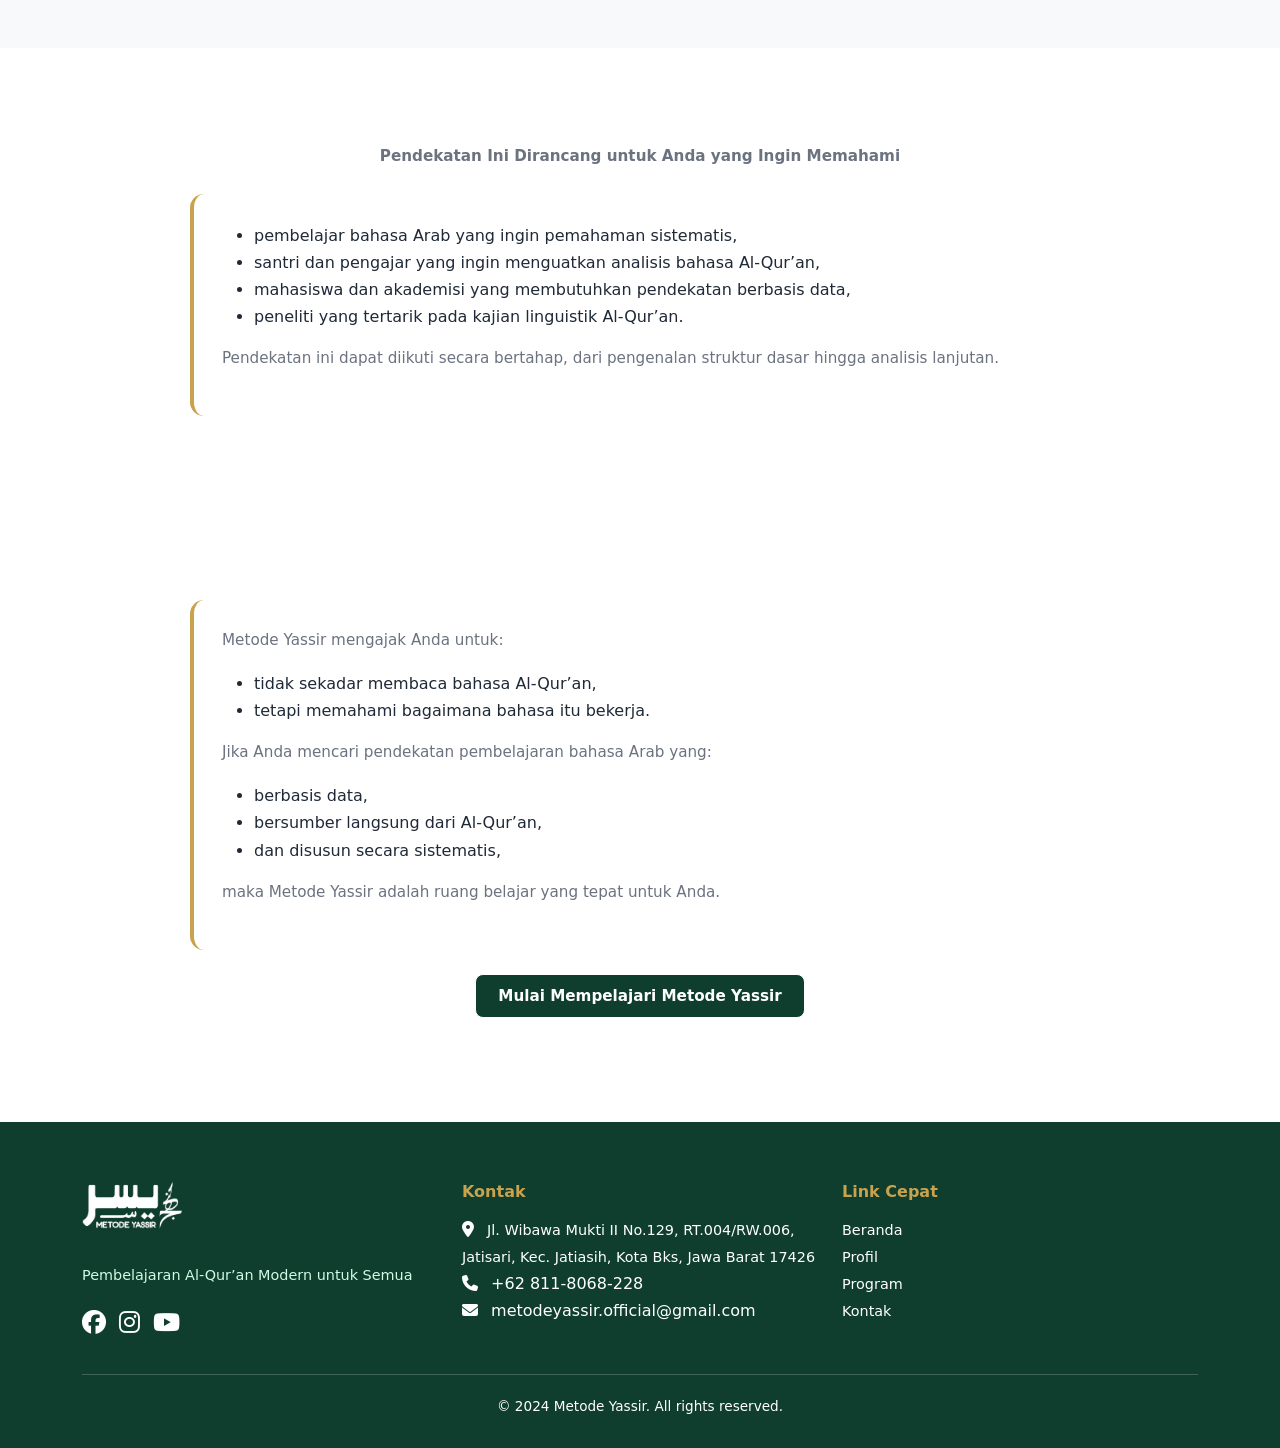
==== commit 0212f623: "haduhh pusingg" ====
--- a/index.html
+++ b/index.html
@@ -9,10 +9,30 @@
   <!-- BOOTSTRAP -->
   <link href="https://cdn.jsdelivr.net/npm/bootstrap@5.3.3/dist/css/bootstrap.min.css" rel="stylesheet">
   <link rel="stylesheet" href="https://cdnjs.cloudflare.com/ajax/libs/font-awesome/6.7.2/css/all.min.css">
-  <!-- <link rel="stylesheet" href="https://cdnjs.cloudflare.com/ajax/libs/font-awesome/5.15.4/css/all.min.css"> -->
 
   <!-- CUSTOM CSS -->
   <link rel="stylesheet" href="style.css">
+  
+  <style>
+    .nav-toggle { display: none; border: none; background: transparent; color: #fff; font-size: 1.25rem; }
+    .navbar nav { display: flex; gap: 1rem; align-items: center; }
+    @media (max-width: 991.98px) {
+      .nav-toggle { display: inline-block; }
+      .navbar nav {
+        position: absolute;
+        top: 64px;
+        right: 0;
+        background: #0F3D2E;
+        flex-direction: column;
+        width: 220px;
+        padding: 0.75rem;
+        display: none;
+        z-index: 999;
+      }
+      .navbar nav.open { display: flex; }
+      .navbar nav a { padding: 0.5rem 0.75rem; display: block; }
+    }
+  </style>
 </head>
 <body>
 
--- a/style.css
+++ b/style.css
@@ -380,10 +380,8 @@
   .navbar {
     overflow: hidden;
     position: relative;
-  }
-
-    .nav-toggle { display: none; border: none; background: transparent; color: #fff; font-size: 1.25rem; }
-    .navbar nav { display: flex; gap: 1rem; align-items: center; }
+
+  }
 
   .navbar nav {
     display: none;
@@ -459,20 +457,7 @@
     margin-right: 0.75rem;
   }
 
- .nav-toggle { display: inline-block; }
-      .navbar nav {
-        position: absolute;
-        top: 64px;
-        right: 0;
-        background: #0F3D2E;
-        flex-direction: column;
-        width: 220px;
-        padding: 0.75rem;
-        display: none;
-        z-index: 999;
-      }
-      .navbar nav.open { display: flex; }
-      .navbar nav a { padding: 0.5rem 0.75rem; display: block; }
+ 
 }
 
 /* ====== SMALL MOBILE (≤400px) ====== */
@@ -488,38 +473,6 @@
   .hero p {
     font-size: 0.85rem;
   }
-
-  .nav-toggle { display: inline-block; }
-      .navbar nav {
-        position: absolute;
-        top: 64px;
-        right: 0;
-        background: #0F3D2E;
-        flex-direction: column;
-        width: 220px;
-        padding: 0.75rem;
-        display: none;
-        z-index: 999;
-      }
-      .navbar nav.open { display: flex; }
-      .navbar nav a { padding: 0.5rem 0.75rem; display: block; }
-}
-
-
-    
-    @media (max-width: 991.98px) {
-      .nav-toggle { display: inline-block; }
-      .navbar nav {
-        position: absolute;
-        top: 64px;
-        right: 0;
-        background: #0F3D2E;
-        flex-direction: column;
-        width: 220px;
-        padding: 0.75rem;
-        display: none;
-        z-index: 999;
-      }
-      .navbar nav.open { display: flex; }
-      .navbar nav a { padding: 0.5rem 0.75rem; display: block; }
-    }+}
+
+
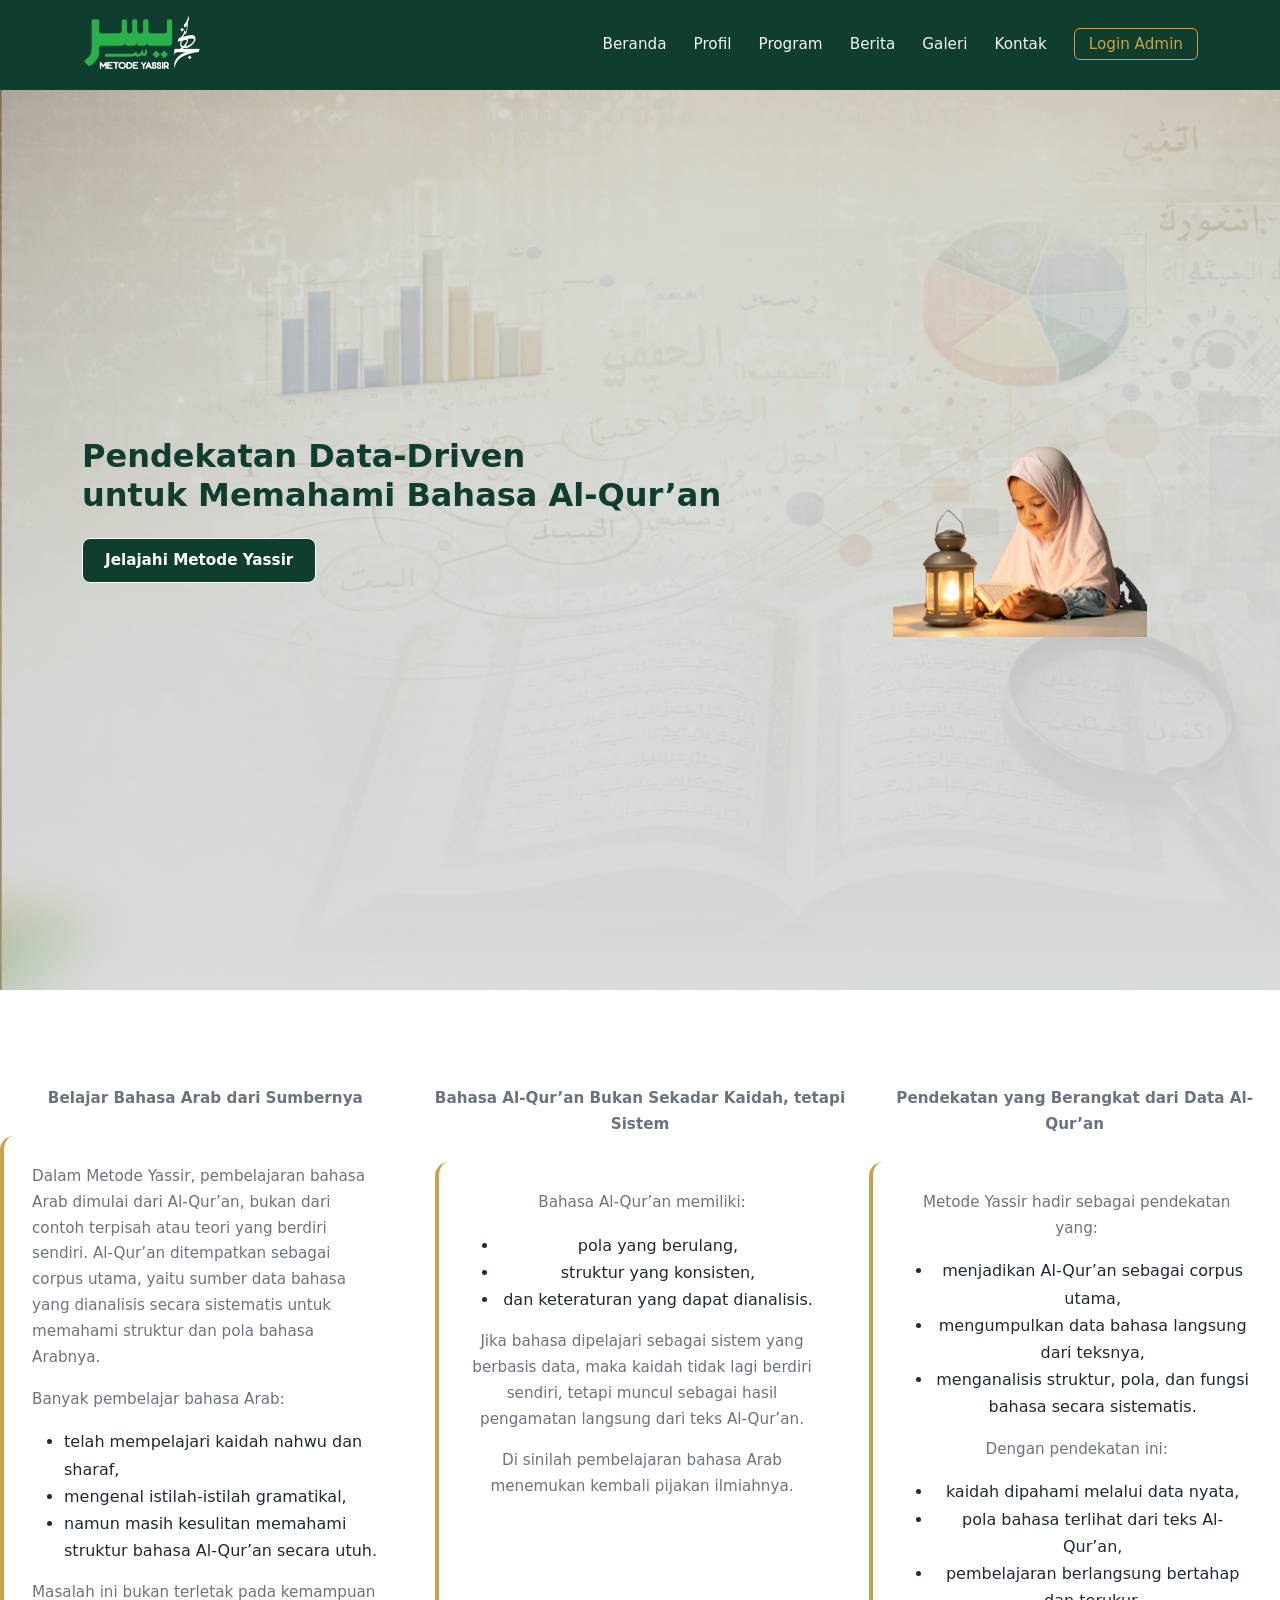
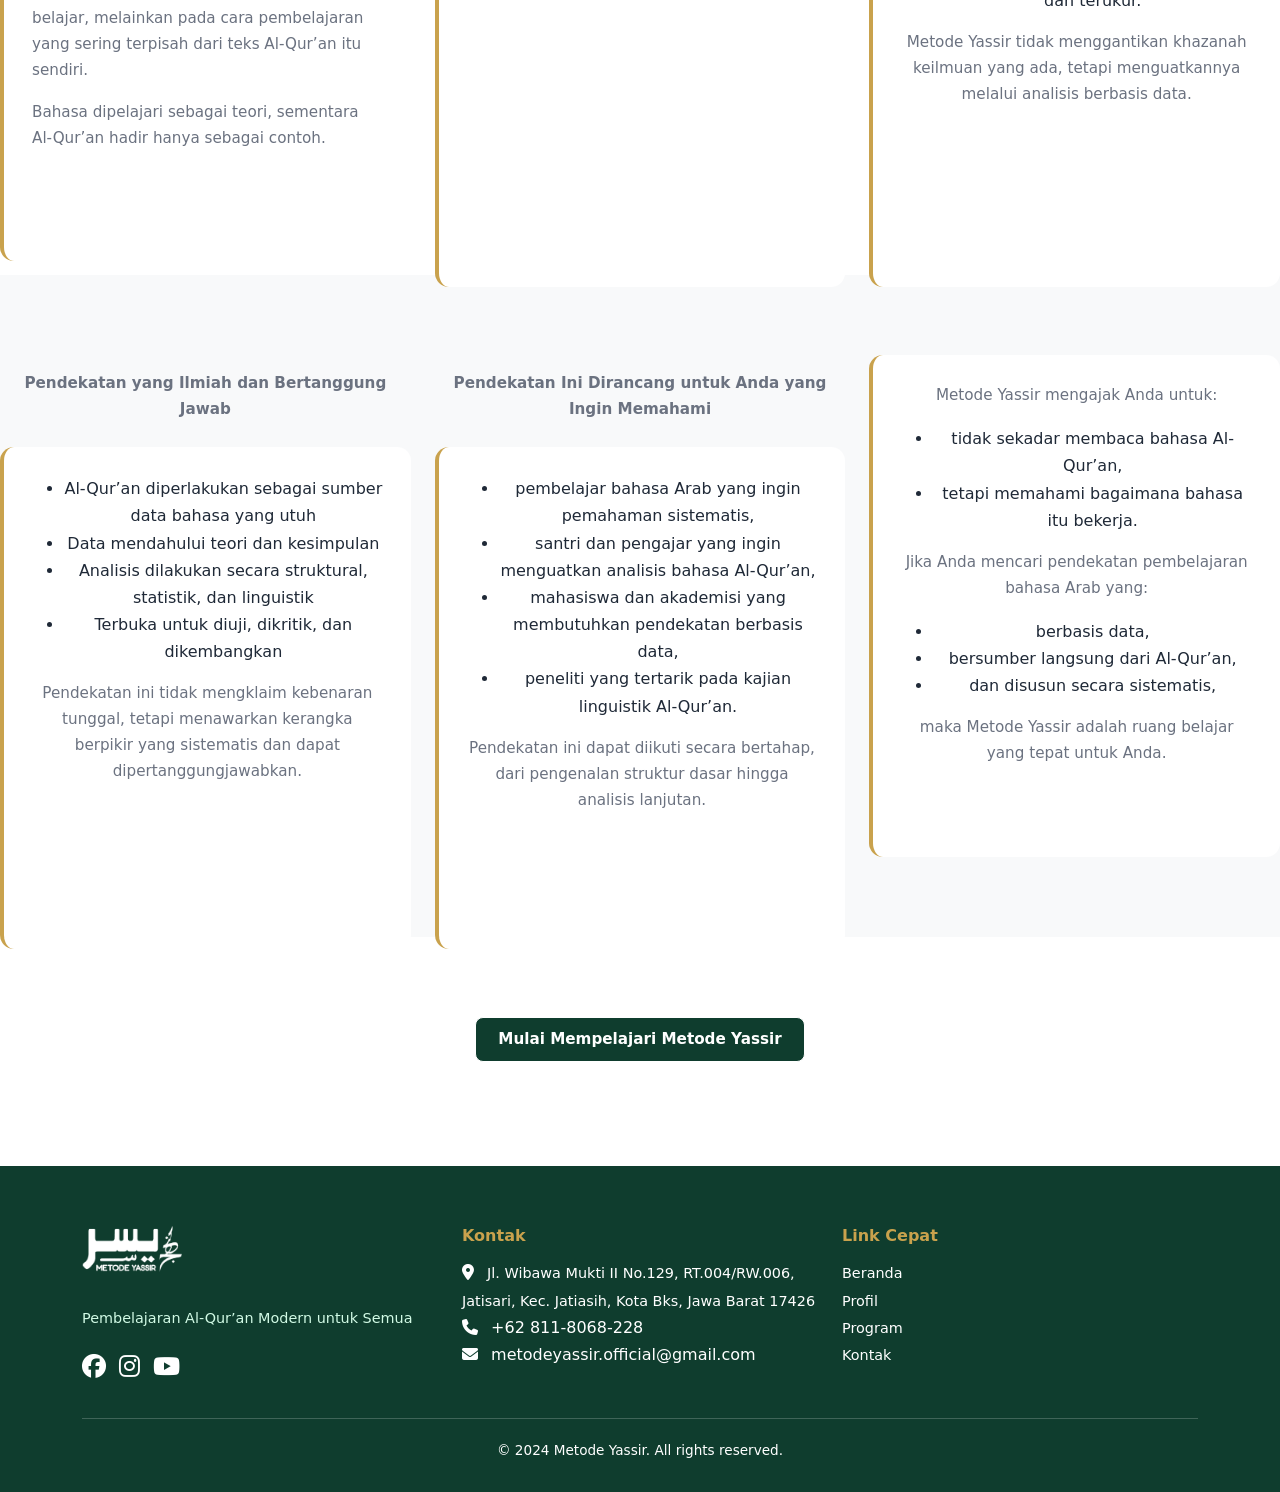
==== commit a08fd2a0: "perbaiki header tadi dan fotonya" ====
--- a/index.html
+++ b/index.html
@@ -8,31 +8,10 @@
 
   <!-- BOOTSTRAP -->
   <link href="https://cdn.jsdelivr.net/npm/bootstrap@5.3.3/dist/css/bootstrap.min.css" rel="stylesheet">
-  <link rel="stylesheet" href="https://cdnjs.cloudflare.com/ajax/libs/font-awesome/6.7.2/css/all.min.css">
+  <link rel="stylesheet" href="https://cdnjs.cloudflare.com/ajax/libs/font-awesome/6.4.0/css/all.min.css" integrity="sha512-iecdLmaskl7CVkqkXNQ/ZH/XLlvWZOJyj7Yy7tcenmpD1ypASozpmT/E0iPtmFIB46ZmdtAc9eNBvH0H/ZpiBw==" crossorigin="anonymous" referrerpolicy="no-referrer" />
 
   <!-- CUSTOM CSS -->
   <link rel="stylesheet" href="style.css">
-  
-  <style>
-    .nav-toggle { display: none; border: none; background: transparent; color: #fff; font-size: 1.25rem; }
-    .navbar nav { display: flex; gap: 1rem; align-items: center; }
-    @media (max-width: 991.98px) {
-      .nav-toggle { display: inline-block; }
-      .navbar nav {
-        position: absolute;
-        top: 64px;
-        right: 0;
-        background: #0F3D2E;
-        flex-direction: column;
-        width: 220px;
-        padding: 0.75rem;
-        display: none;
-        z-index: 999;
-      }
-      .navbar nav.open { display: flex; }
-      .navbar nav a { padding: 0.5rem 0.75rem; display: block; }
-    }
-  </style>
 </head>
 <body>
 
@@ -40,10 +19,8 @@
 <header class="navbar" style="background-color: #0F3D2E;">
   <div class="container d-flex justify-content-between align-items-center ">
     <div class="logo"><img src="image/logo.png" alt="Logo Yassir" style="width: 120px; height: auto;"></div>
-    <!-- tombol toggle: tambahkan aria-controls dan aria-expanded -->
-    <button class="nav-toggle d-lg-none" aria-label="Toggle navigation" aria-controls="main-nav" aria-expanded="false"><i class="fas fa-bars"></i></button>
-    <!-- berikan id pada nav untuk dikendalikan oleh tombol -->
-    <nav id="main-nav" class="text-white" aria-hidden="true">
+    <button class="nav-toggle d-lg-none" aria-label="Toggle navigation"><i class="fa-solid fa-bars"></i></button>
+    <nav class="text-white">
       <a href="index.html">Beranda</a>
       <a href="#">Profil</a>
       <a href="#">Program</a>
@@ -56,197 +33,193 @@
 </header>
 
 <!-- ================= HERO ================= -->
-<section class="hero" style="background-image: url('image/background1.png'); background-size: cover; background-blend-mode: overlay; background-color: rgba(30, 43, 38, 0.20);">
+<section class="hero" style="background-image: url('image/bg2.png'); background-size: cover; background-blend-mode: overlay; background-color: rgba(30, 43, 38, 0.20);">
   <div class="hero-overlay">
     <div class="container">
       <div class="row align-items-center">
         
         <!-- HERO CONTENT -->
         <div class="col-lg-8 hero-content">
-          <h1> Metode Yassir </h1>
-          <h2 style="color: var(--primary-button1);">
-           Pendekatan Data-Driven untuk Memahami Bahasa Al-Qur’an
-          </h2>
-          <p style="color: var(--primary-button1);">
-            <!-- class="hero-desc" (ini untuk menghilangkan tulisan) -->
-           Metode Yassir adalah pendekatan pembelajaran bahasa Arab berbasis data, yang menjadikan Al-Qur’an sebagai corpus utama untuk analisis struktural, statistik, dan linguistik.
-          </p>
-
+          <h1 style="color: var(--primary-button1); font-size: xx-large;">
+           <b>Pendekatan Data-Driven <br>untuk Memahami Bahasa Al-Qur’an</b>
+          </h1>
           <div class="mt-4">
             <a href="jelajahi.html" class="btn btn-primary-button1">Jelajahi Metode Yassir</a>
           </div>
         </div>
-      </div>
+
+        <!-- HERO IMAGE -->
+        <div class="col-lg-4 text-center hero-image">
+            <img src="image/heroimg.png" alt="Hero Image" class="img-fluid">
+        </div>
     </div>
   </div>
 </section>
 
 
 <section class="section">
-    <div class="container text-center">
-        <div class="section-title">
-        <!-- <h3>MASALAH YANG KITA HADAPI BERSAMA</h3> -->
-        </div>
-
-        <p class="mt-3 mx-auto" style="max-width:760px;"><strong>Belajar Bahasa Arab dari Sumbernya</strong></p>
-        <p>Dalam Metode Yassir, pembelajaran bahasa Arab dimulai dari Al-Qur’an, bukan dari contoh terpisah atau teori yang berdiri sendiri. Al-Qur’an ditempatkan sebagai corpus utama, yaitu sumber data bahasa yang dianalisis secara sistematis untuk memahami struktur dan pola bahasa Arabnya.</p>
-
-        <div class="card-custom mx-auto mt-4" style="max-width:900px; text-align:left;">
-            <p>Banyak pembelajar bahasa Arab:</p>
-            <ul>
-                <li>telah mempelajari kaidah nahwu dan sharaf,</li>
-                <li>mengenal istilah-istilah gramatikal,</li>
-                <li>namun masih kesulitan memahami struktur bahasa Al-Qur’an secara utuh.</li>
-            </ul>
-
-            <p>Masalah ini bukan terletak pada kemampuan belajar, melainkan pada cara pembelajaran yang sering terpisah dari teks Al-Qur’an itu sendiri. </p>
-            <p>Bahasa dipelajari sebagai teori, sementara Al-Qur’an hadir hanya sebagai contoh.</p>
-        </div>
+    <div class="row justify-content-center">
+        <div class="col-lg-4 text-center">
+            <div class="section-title">
+            <!-- <h3>MASALAH YANG KITA HADAPI BERSAMA</h3> -->
+            </div>
+
+            <p class="mt-3 mx-auto" style="max-width:760px;"><strong>Belajar Bahasa Arab dari Sumbernya</strong></p>
+
+            <div class="card-custom mx-auto mt-4" style="max-width:900px; text-align:left;">
+            <p>Dalam Metode Yassir, pembelajaran bahasa Arab dimulai dari Al-Qur’an, bukan dari contoh terpisah atau teori yang berdiri sendiri. Al-Qur’an ditempatkan sebagai corpus utama, yaitu sumber data bahasa yang dianalisis secara sistematis untuk memahami struktur dan pola bahasa Arabnya.</p>
+
+                <p>Banyak pembelajar bahasa Arab:</p>
+                <ul>
+                    <li>telah mempelajari kaidah nahwu dan sharaf,</li>
+                    <li>mengenal istilah-istilah gramatikal,</li>
+                    <li>namun masih kesulitan memahami struktur bahasa Al-Qur’an secara utuh.</li>
+                </ul>
+
+                <p>Masalah ini bukan terletak pada kemampuan belajar, melainkan pada cara pembelajaran yang sering terpisah dari teks Al-Qur’an itu sendiri. </p>
+                <p>Bahasa dipelajari sebagai teori, sementara Al-Qur’an hadir hanya sebagai contoh.</p>
+            </div>
+        </div>
+
+        <div class="col-lg-4 text-center">
+            <div class="text-center mb-4">
+                <p class="mt-3 mx-auto" style="max-width:760px;">
+                    <strong>Bahasa Al-Qur’an Bukan Sekadar Kaidah, tetapi Sistem</strong>
+                </p>
+            </div>
+
+    
+
+            <div class="card-custom mx-auto" style="max-width:900px;">
+            <p>Bahasa Al-Qur’an memiliki:</p>
+            <ul>
+                <li>pola yang berulang,</li>
+                <li>struktur yang konsisten,</li>
+                <li>dan keteraturan yang dapat dianalisis.</li>
+            </ul>
+
+            <p>
+                Jika bahasa dipelajari sebagai sistem yang berbasis data,
+                maka kaidah tidak lagi berdiri sendiri,
+                tetapi muncul sebagai hasil pengamatan langsung dari teks Al-Qur’an.
+            </p>
+
+            <p>
+                Di sinilah pembelajaran bahasa Arab menemukan kembali pijakan ilmiahnya.
+            </p>
+            </div>
+        </div>
+
+        <div class="col-lg-4 text-center">
+            <div class="text-center mb-4">
+                <p class="mt-3 mx-auto" style="max-width:760px;">
+                    <strong>Pendekatan yang Berangkat dari Data Al-Qur’an</strong>
+                </p>
+            </div>
+
+            <div class="card-custom mx-auto" style="max-width:900px;">
+            <p>Metode Yassir hadir sebagai pendekatan yang:</p>
+            <ul>
+                <li>menjadikan Al-Qur’an sebagai corpus utama,</li>
+                <li>mengumpulkan data bahasa langsung dari teksnya,</li>
+                <li>menganalisis struktur, pola, dan fungsi bahasa secara sistematis.</li>
+            </ul>
+
+            <p>Dengan pendekatan ini:</p>
+            <ul>
+                <li>kaidah dipahami melalui data nyata,</li>
+                <li>pola bahasa terlihat dari teks Al-Qur’an,</li>
+                <li>pembelajaran berlangsung bertahap dan terukur.</li>
+            </ul>
+
+            <p>
+                Metode Yassir tidak menggantikan khazanah keilmuan yang ada,
+                tetapi menguatkannya melalui analisis berbasis data.
+            </p>
+            </div>
+        </div>
+
     </div>
 </section>
 
 <section class="section bg-light">
-  <div class="container">
-    <div class="text-center mb-4">
-    <p class="mt-3 mx-auto" style="max-width:760px;">
-        <strong>Bahasa Al-Qur’an Bukan Sekadar Kaidah, tetapi Sistem</strong>
-    </p>
-    </div>
-
-    
-
-    <div class="card-custom mx-auto" style="max-width:900px;">
-      <p>Bahasa Al-Qur’an memiliki:</p>
-      <ul>
-        <li>pola yang berulang,</li>
-        <li>struktur yang konsisten,</li>
-        <li>dan keteraturan yang dapat dianalisis.</li>
-      </ul>
-
-      <p>
-        Jika bahasa dipelajari sebagai sistem yang berbasis data,
-        maka kaidah tidak lagi berdiri sendiri,
-        tetapi muncul sebagai hasil pengamatan langsung dari teks Al-Qur’an.
-      </p>
-
-      <p>
-        Di sinilah pembelajaran bahasa Arab menemukan kembali pijakan ilmiahnya.
-      </p>
-    </div>
-  </div>
-</section>
-
-<section class="section">
-  <div class="container">
-    <div class="text-center mb-4">
-        <p class="mt-3 mx-auto" style="max-width:760px;">
-            <strong>Pendekatan yang Berangkat dari Data Al-Qur’an</strong>
-        </p>
-    </div>
-
-    <div class="card-custom mx-auto" style="max-width:900px;">
-      <p>Metode Yassir hadir sebagai pendekatan yang:</p>
-      <ul>
-        <li>menjadikan Al-Qur’an sebagai corpus utama,</li>
-        <li>mengumpulkan data bahasa langsung dari teksnya,</li>
-        <li>menganalisis struktur, pola, dan fungsi bahasa secara sistematis.</li>
-      </ul>
-
-      <p>Dengan pendekatan ini:</p>
-      <ul>
-        <li>kaidah dipahami melalui data nyata,</li>
-        <li>pola bahasa terlihat dari teks Al-Qur’an,</li>
-        <li>pembelajaran berlangsung bertahap dan terukur.</li>
-      </ul>
-
-      <p>
-        Metode Yassir tidak menggantikan khazanah keilmuan yang ada,
-        tetapi menguatkannya melalui analisis berbasis data.
-      </p>
-    </div>
-  </div>
-</section>
-
-<section class="section bg-light">
-  <div class="container">
-    <div class="text-center mb-4">
-        <p class="mt-3 mx-auto" style="max-width:760px;">
-            <strong>Pendekatan yang Ilmiah dan Bertanggung Jawab</strong>
-        </p>
-    </div>
-
-    <div class="card-custom mx-auto" style="max-width:900px;">
-      <ul>
-        <li>Al-Qur’an diperlakukan sebagai sumber data bahasa yang utuh</li>
-        <li>Data mendahului teori dan kesimpulan</li>
-        <li>Analisis dilakukan secara struktural, statistik, dan linguistik</li>
-        <li>Terbuka untuk diuji, dikritik, dan dikembangkan</li>
-      </ul>
-
-      <p>
-        Pendekatan ini tidak mengklaim kebenaran tunggal,
-        tetapi menawarkan kerangka berpikir yang sistematis
-        dan dapat dipertanggungjawabkan.
-      </p>
-    </div>
-  </div>
-</section>
-
-<section class="section">
-  <div class="container">
-    <div class="text-center mb-4">
-        <p class="mt-3 mx-auto" style="max-width:760px;">
-            <strong>Pendekatan Ini Dirancang untuk Anda yang Ingin Memahami</strong>
-        </p>
-    </div>
-
-    <div class="card-custom mx-auto" style="max-width:900px;">
-      <ul>
-        <li>pembelajar bahasa Arab yang ingin pemahaman sistematis,</li>
-        <li>santri dan pengajar yang ingin menguatkan analisis bahasa Al-Qur’an,</li>
-        <li>mahasiswa dan akademisi yang membutuhkan pendekatan berbasis data,</li>
-        <li>peneliti yang tertarik pada kajian linguistik Al-Qur’an.</li>
-      </ul>
-
-      <p>
-        Pendekatan ini dapat diikuti secara bertahap,
-        dari pengenalan struktur dasar hingga analisis lanjutan.
-      </p>
-    </div>
-  </div>
-</section>
-
-<section class="section">
-  <div class="container">
-
-    <div class="card-custom mx-auto mt-4 mb-4" style="max-width:900px;">
-      <p>Metode Yassir mengajak Anda untuk:</p>
-      <ul>
-        <li>tidak sekadar membaca bahasa Al-Qur’an,</li>
-        <li>tetapi memahami bagaimana bahasa itu bekerja.</li>
-      </ul>
-
-      <p>Jika Anda mencari pendekatan pembelajaran bahasa Arab yang:</p>
-      <ul>
-        <li>berbasis data,</li>
-        <li>bersumber langsung dari Al-Qur’an,</li>
-        <li>dan disusun secara sistematis,</li>
-      </ul>
-
-      <p>
-        maka Metode Yassir adalah ruang belajar yang tepat untuk Anda.
-      </p>
-    </div>
-
-    <div class="text-center mb-4">
-      <a href="#" class="btn btn-primary-button1 btn-lg">Mulai Mempelajari Metode Yassir</a>
-    </div>
-
-  </div>
-</section>
-
-<!-- ================= FOOTER ================= -->
- <footer class="footer">
+    <div class="row justify-content-center">
+        <div class="col-lg-4 text-center">
+            <div class="text-center mb-4">
+                <p class="mt-3 mx-auto" style="max-width:760px;">
+                    <strong>Pendekatan yang Ilmiah dan Bertanggung Jawab</strong>
+                </p>
+            </div>
+
+            <div class="card-custom mx-auto" style="max-width:900px;">
+                <ul>
+                    <li>Al-Qur’an diperlakukan sebagai sumber data bahasa yang utuh</li>
+                    <li>Data mendahului teori dan kesimpulan</li>
+                    <li>Analisis dilakukan secara struktural, statistik, dan linguistik</li>
+                    <li>Terbuka untuk diuji, dikritik, dan dikembangkan</li>
+                </ul>
+
+                <p>
+                    Pendekatan ini tidak mengklaim kebenaran tunggal,
+                    tetapi menawarkan kerangka berpikir yang sistematis
+                    dan dapat dipertanggungjawabkan.
+                </p>
+            </div>
+        </div>
+
+        <div class="col-lg-4 text-center">
+            <div class="text-center mb-4">
+                <p class="mt-3 mx-auto" style="max-width:760px;">
+                    <strong>Pendekatan Ini Dirancang untuk Anda yang Ingin Memahami</strong>
+                </p>
+            </div>
+
+            <div class="card-custom mx-auto" style="max-width:900px;">
+            <ul>
+                <li>pembelajar bahasa Arab yang ingin pemahaman sistematis,</li>
+                <li>santri dan pengajar yang ingin menguatkan analisis bahasa Al-Qur’an,</li>
+                <li>mahasiswa dan akademisi yang membutuhkan pendekatan berbasis data,</li>
+                <li>peneliti yang tertarik pada kajian linguistik Al-Qur’an.</li>
+            </ul>
+
+            <p>
+                Pendekatan ini dapat diikuti secara bertahap,
+                dari pengenalan struktur dasar hingga analisis lanjutan.
+            </p>
+            </div>
+        </div>
+
+        <div class="col-lg-4 text-center">
+
+            <div class="card-custom mx-auto " style="max-width:900px;">
+            <p>Metode Yassir mengajak Anda untuk:</p>
+            <ul>
+                <li>tidak sekadar membaca bahasa Al-Qur’an,</li>
+                <li>tetapi memahami bagaimana bahasa itu bekerja.</li>
+            </ul>
+
+            <p>Jika Anda mencari pendekatan pembelajaran bahasa Arab yang:</p>
+            <ul>
+                <li>berbasis data,</li>
+                <li>bersumber langsung dari Al-Qur’an,</li>
+                <li>dan disusun secara sistematis,</li>
+            </ul>
+
+            <p>
+                maka Metode Yassir adalah ruang belajar yang tepat untuk Anda.
+            </p>
+            </div>
+
+        </div>
+    </div>
+</section>
+
+<section class="section text-center">
+      <div class="text-center mb-4">
+        <a href="#" class="btn btn-primary-button1 btn-lg">Mulai Mempelajari Metode Yassir</a>
+    </div>
+</section>
+<footer class="footer">
     <div class="container">
         <div class="row">
             <div class="col-md-4">
@@ -279,27 +252,13 @@
         </div>
 
         <div class="footer-bottom">
-        © 2024 Metode Yassir. All rights reserved.
+        &copy; 2024 Metode Yassir. All rights reserved.
         </div>
     </div>
 </footer>
 
-<script>
-  (function(){
-    const navToggle = document.querySelector('.nav-toggle');
-    const navbar = document.querySelector('.navbar');
-    const navLinks = document.querySelectorAll('.navbar nav a');
-    if (!navToggle || !navbar) return;
-    navToggle.addEventListener('click', function(){
-      navbar.classList.toggle('open');
-    });
-    navLinks.forEach(function(link){
-      link.addEventListener('click', function(){
-        navbar.classList.remove('open');
-      });
-    });
-  })();
-</script>
-
+  <!-- CUSTOM JS -->
+  <script src="https://cdn.jsdelivr.net/npm/bootstrap@5.3.3/dist/js/bootstrap.bundle.min.js"></script>
+  <script src="js/script.js"></script>
 </body>
 </html>
--- a/style.css
+++ b/style.css
@@ -378,16 +378,41 @@
 
   /* Mobile navbar: show toggle, hide inline nav */
   .navbar {
-    overflow: hidden;
+    overflow: visible;
     position: relative;
-
+    padding: 10px 0;
+  }
+
+  .navbar .container {
+    position: relative;
   }
 
   .navbar nav {
     display: none;
+    transition: all 0.3s ease;
+  }
+
+  /* Navigation Toggle Button */
+  .nav-toggle {
+    background: transparent;
+    border: none;
+    color: #fff;
+    font-size: 1.5rem;
+    cursor: pointer;
+    padding: 5px 10px;
+    z-index: 100;
+    position: relative;
+  }
+
+  .nav-toggle:focus {
+    outline: none;
   }
 
   /* When navbar has .open, show a stacked mobile menu */
+  .navbar.open {
+    overflow: visible;
+  }
+
   .navbar.open nav {
     display: block;
     position: absolute;
@@ -395,20 +420,52 @@
     right: 0;
     top: 100%;
     background: rgba(15, 61, 46, 0.98);
-    padding: 12px 16px 18px;
-    z-index: 60;
+    padding: 15px 20px 20px;
+    z-index: 99;
+    box-shadow: 0 10px 20px rgba(0, 0, 0, 0.1);
+    border-radius: 0 0 8px 8px;
+    animation: slideDown 0.3s ease-out;
+  }
+
+  @keyframes slideDown {
+    from {
+      opacity: 0;
+      transform: translateY(-10px);
+    }
+    to {
+      opacity: 1;
+      transform: translateY(0);
+    }
   }
 
   .navbar.open nav a {
     display: block;
-    margin: 10px 0;
+    margin: 12px 0;
     color: #fff;
     font-size: 1rem;
+    padding: 8px 0;
+    transition: all 0.2s ease;
+  }
+
+  .navbar.open nav a:hover {
+    color: var(--primary-accent);
+    transform: translateX(5px);
   }
 
   .navbar.open .btn-outline {
     display: inline-block;
-    margin-top: 8px;
+    margin: 12px 0 5px;
+    padding: 8px 16px;
+    text-align: center;
+    width: auto;
+  }
+  
+  /* Prevent scrolling when menu is open */
+  body.menu-open {
+    overflow: hidden;
+    position: fixed;
+    width: 100%;
+    height: 100%;
   }
 }
 
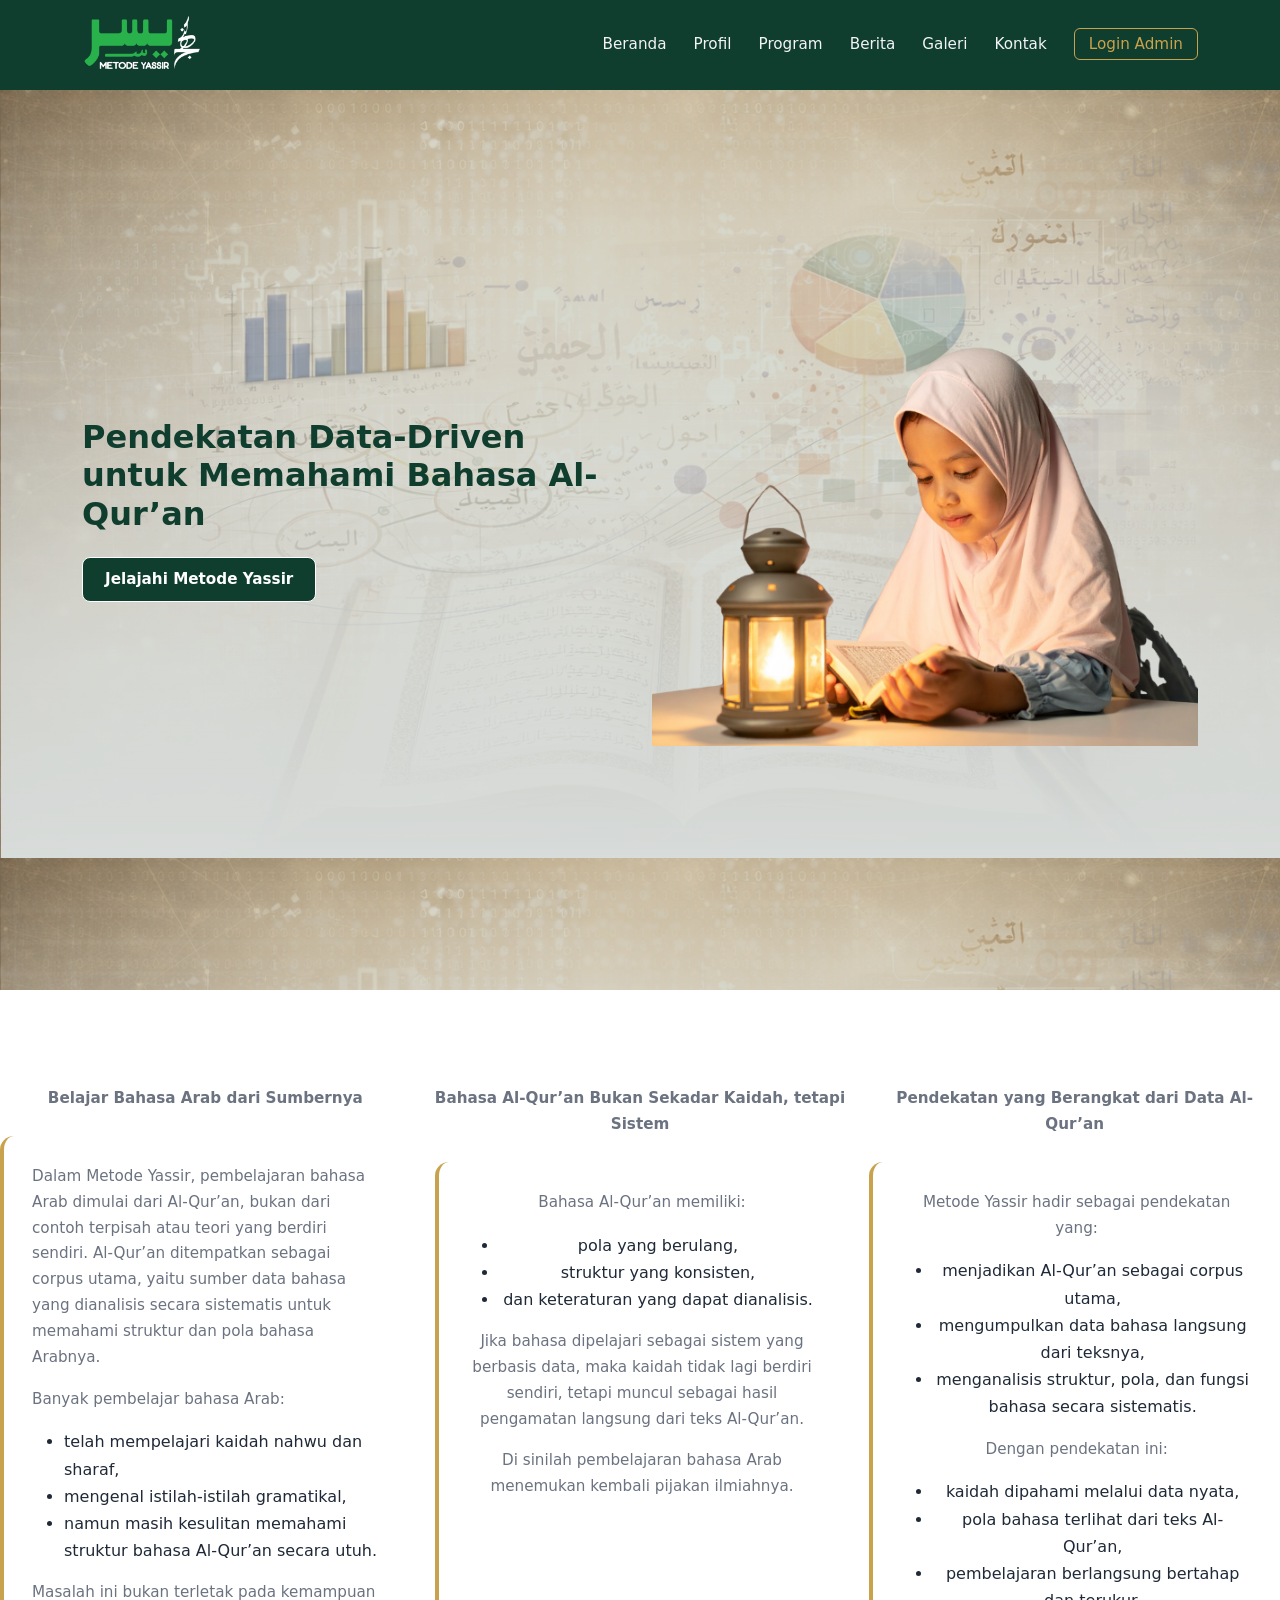
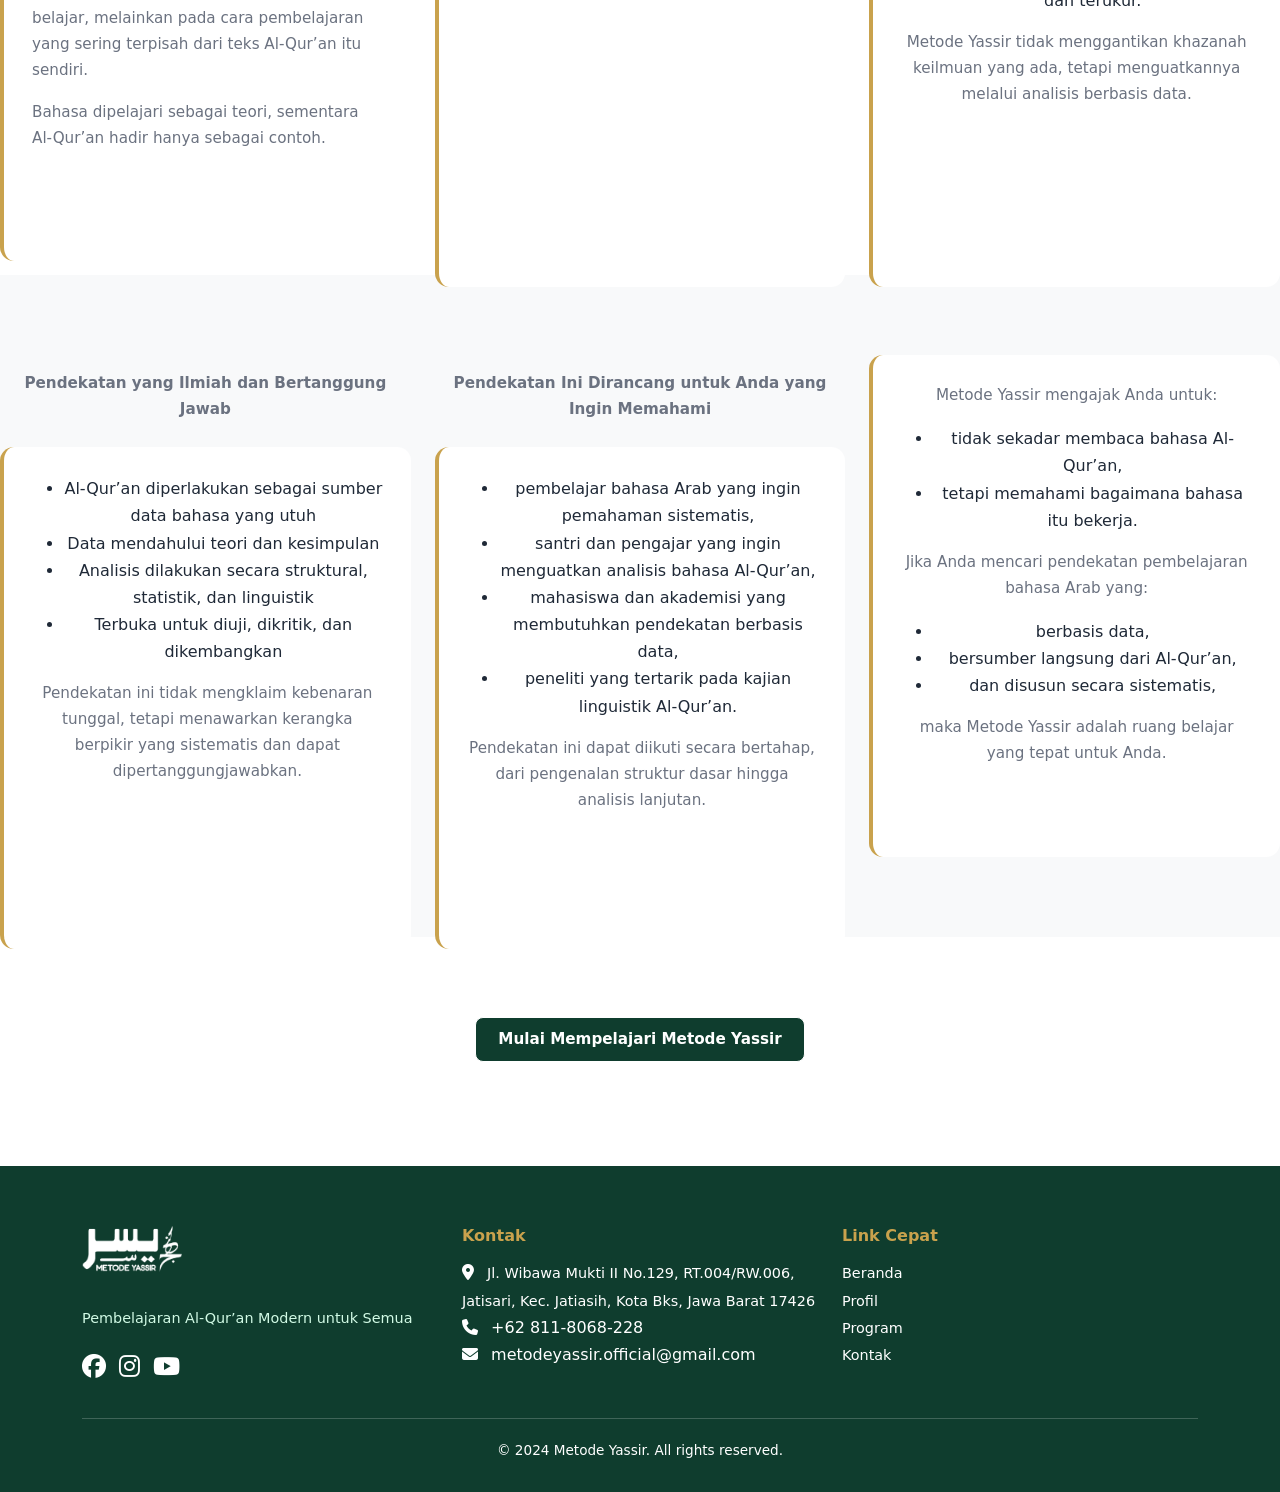
==== commit ba47038f: "perbaikan foto" ====
--- a/index.html
+++ b/index.html
@@ -33,13 +33,13 @@
 </header>
 
 <!-- ================= HERO ================= -->
-<section class="hero" style="background-image: url('image/bg2.png'); background-size: cover; background-blend-mode: overlay; background-color: rgba(30, 43, 38, 0.20);">
+<section class="hero" style="background-image: url('image/bg3.png'); background-size: content-box; background-blend-mode: overlay; background-color: rgba(30, 43, 38, 0.20);">
   <div class="hero-overlay">
     <div class="container">
       <div class="row align-items-center">
         
         <!-- HERO CONTENT -->
-        <div class="col-lg-8 hero-content">
+        <div class="col-lg-6 hero-content">
           <h1 style="color: var(--primary-button1); font-size: xx-large;">
            <b>Pendekatan Data-Driven <br>untuk Memahami Bahasa Al-Qur’an</b>
           </h1>
@@ -49,8 +49,8 @@
         </div>
 
         <!-- HERO IMAGE -->
-        <div class="col-lg-4 text-center hero-image">
-            <img src="image/heroimg.png" alt="Hero Image" class="img-fluid">
+        <div class="col-lg-6 text-center ">
+            <img src="image/anakkecik.png" alt="Hero Image" class="img img-fluid">
         </div>
     </div>
   </div>
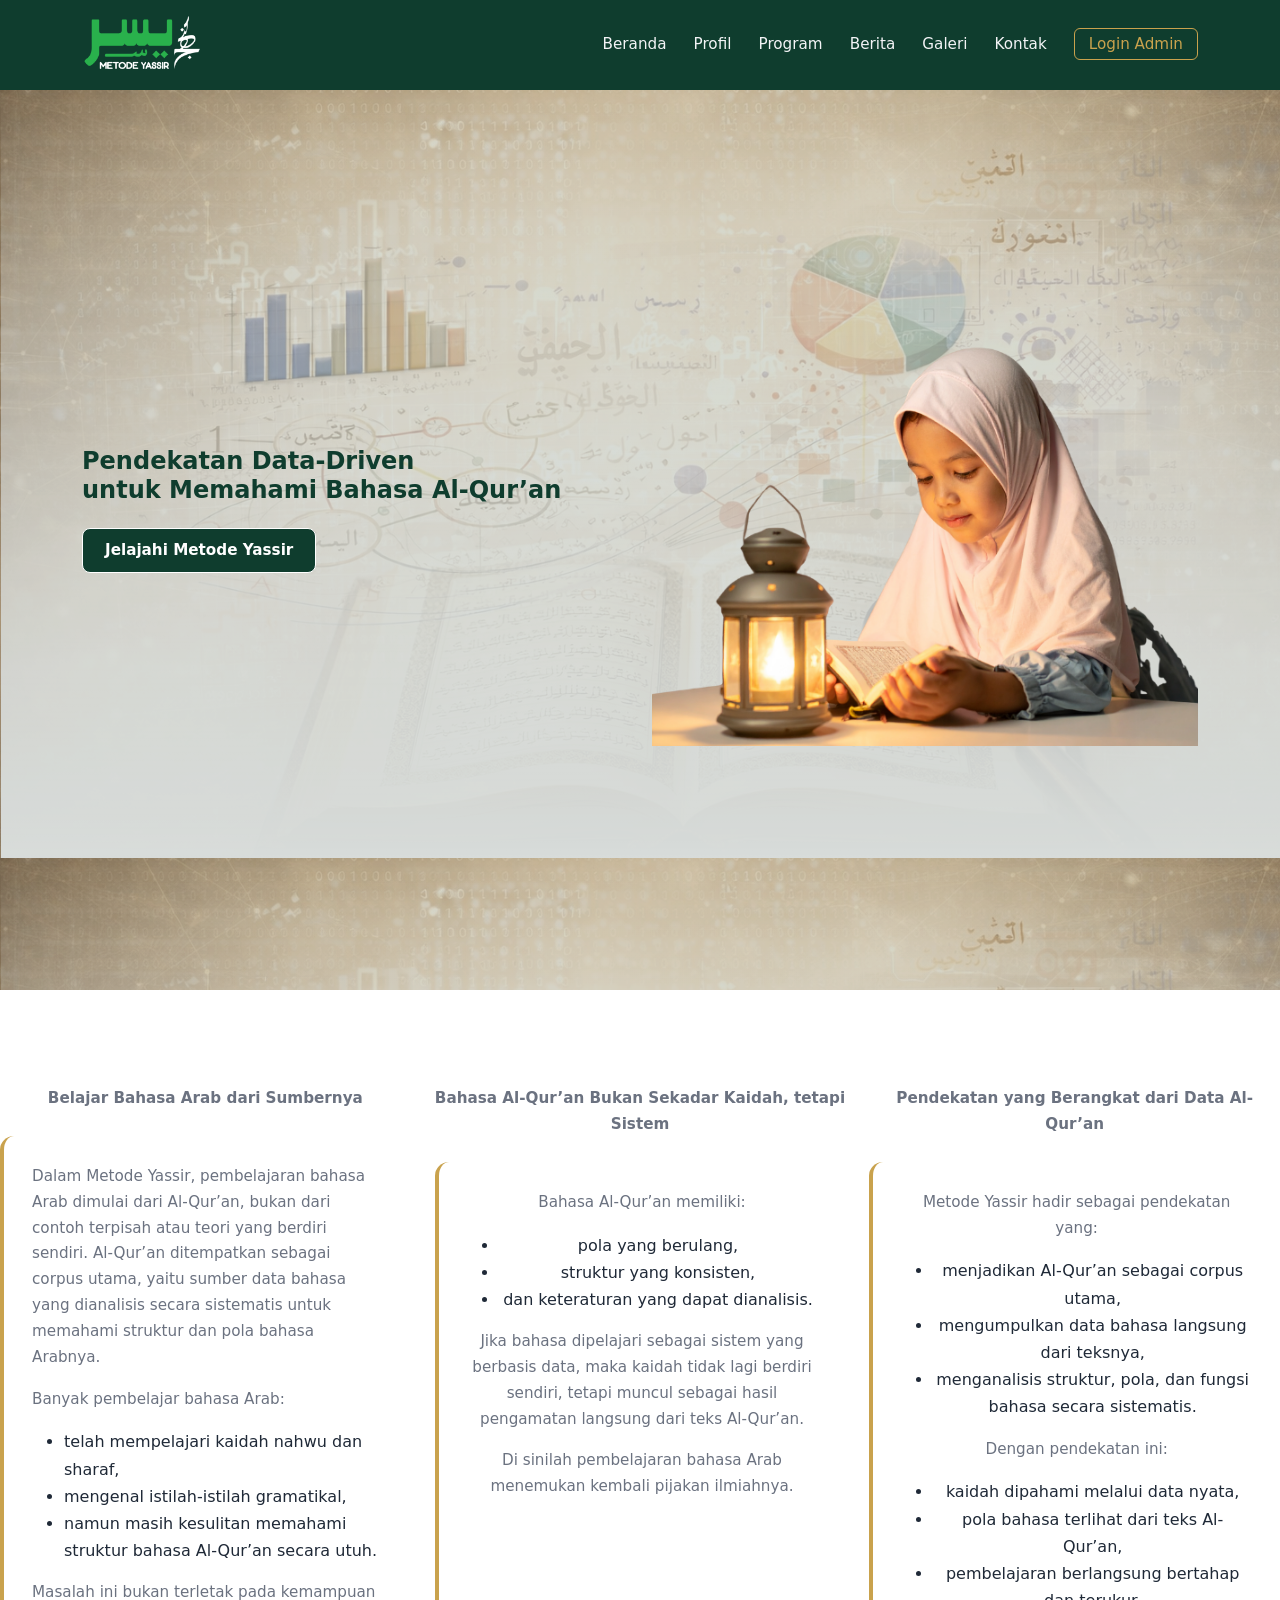
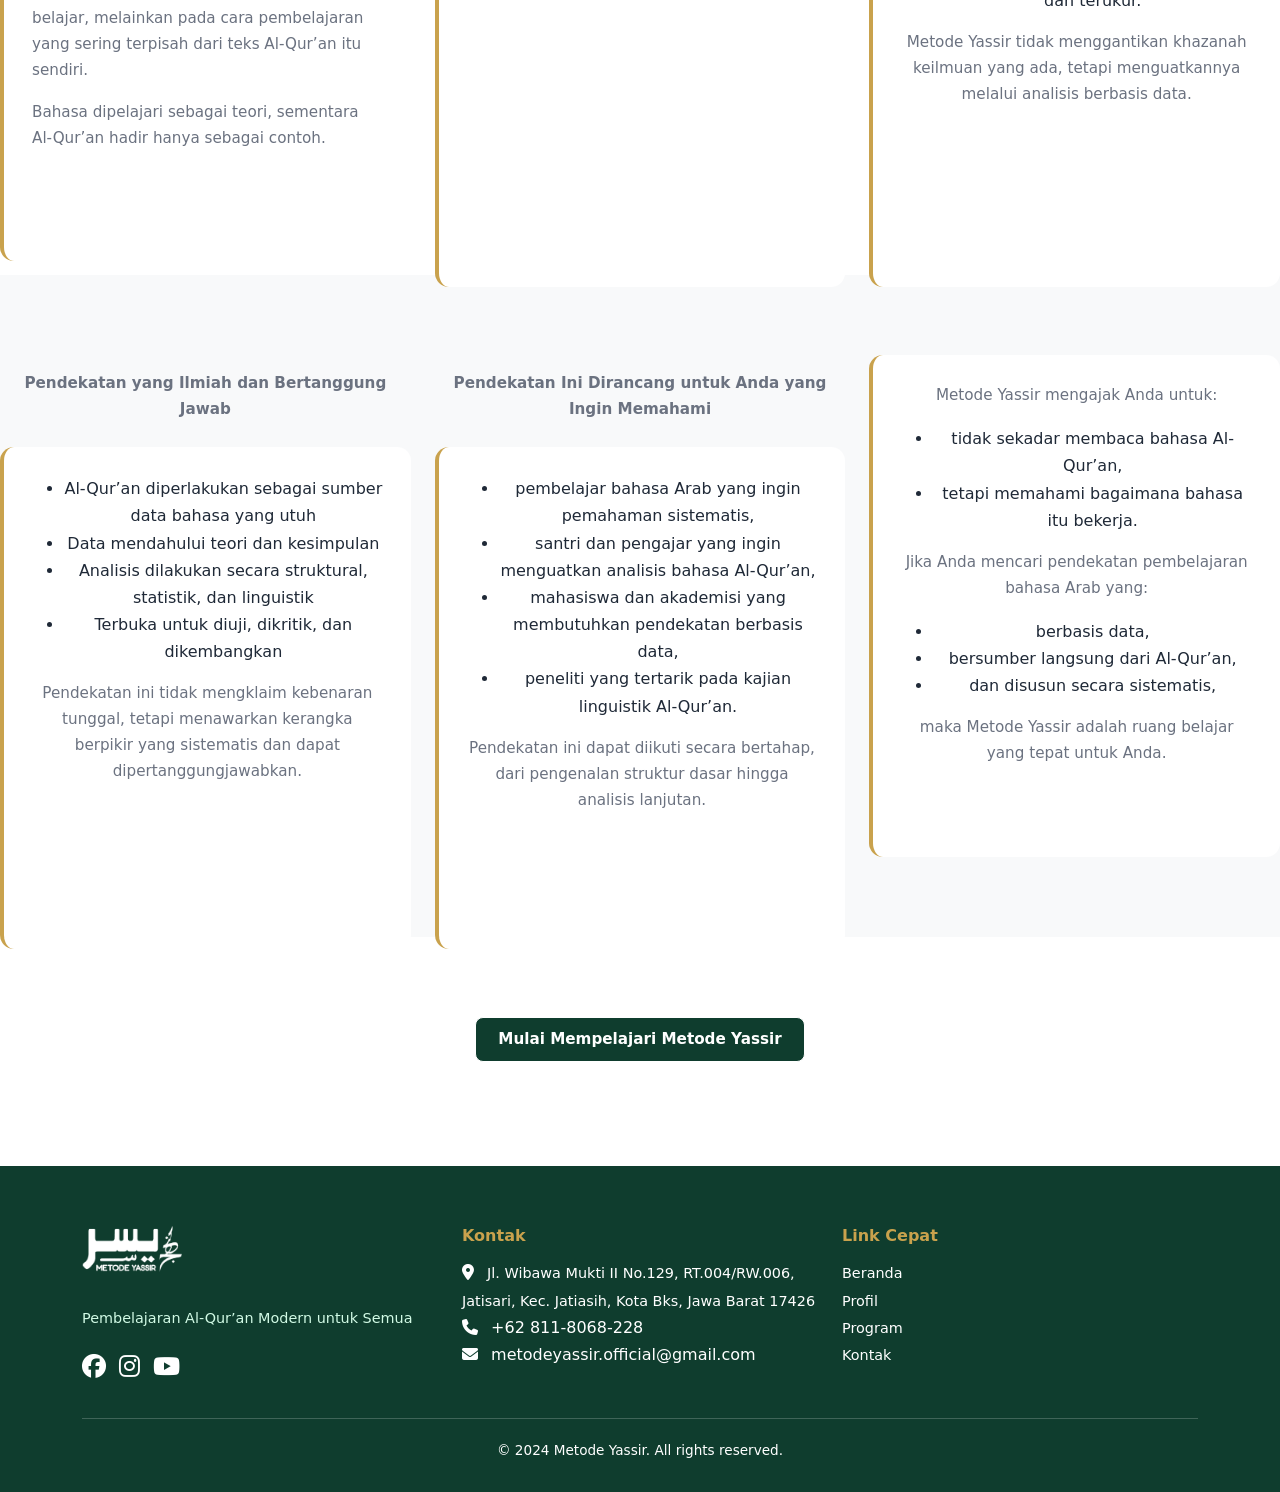
==== commit ed641c73: "lagi" ====
--- a/index.html
+++ b/index.html
@@ -40,7 +40,7 @@
         
         <!-- HERO CONTENT -->
         <div class="col-lg-6 hero-content">
-          <h1 style="color: var(--primary-button1); font-size: xx-large;">
+          <h1 style="color: var(--primary-button1); font-size: x-large;">
            <b>Pendekatan Data-Driven <br>untuk Memahami Bahasa Al-Qur’an</b>
           </h1>
           <div class="mt-4">
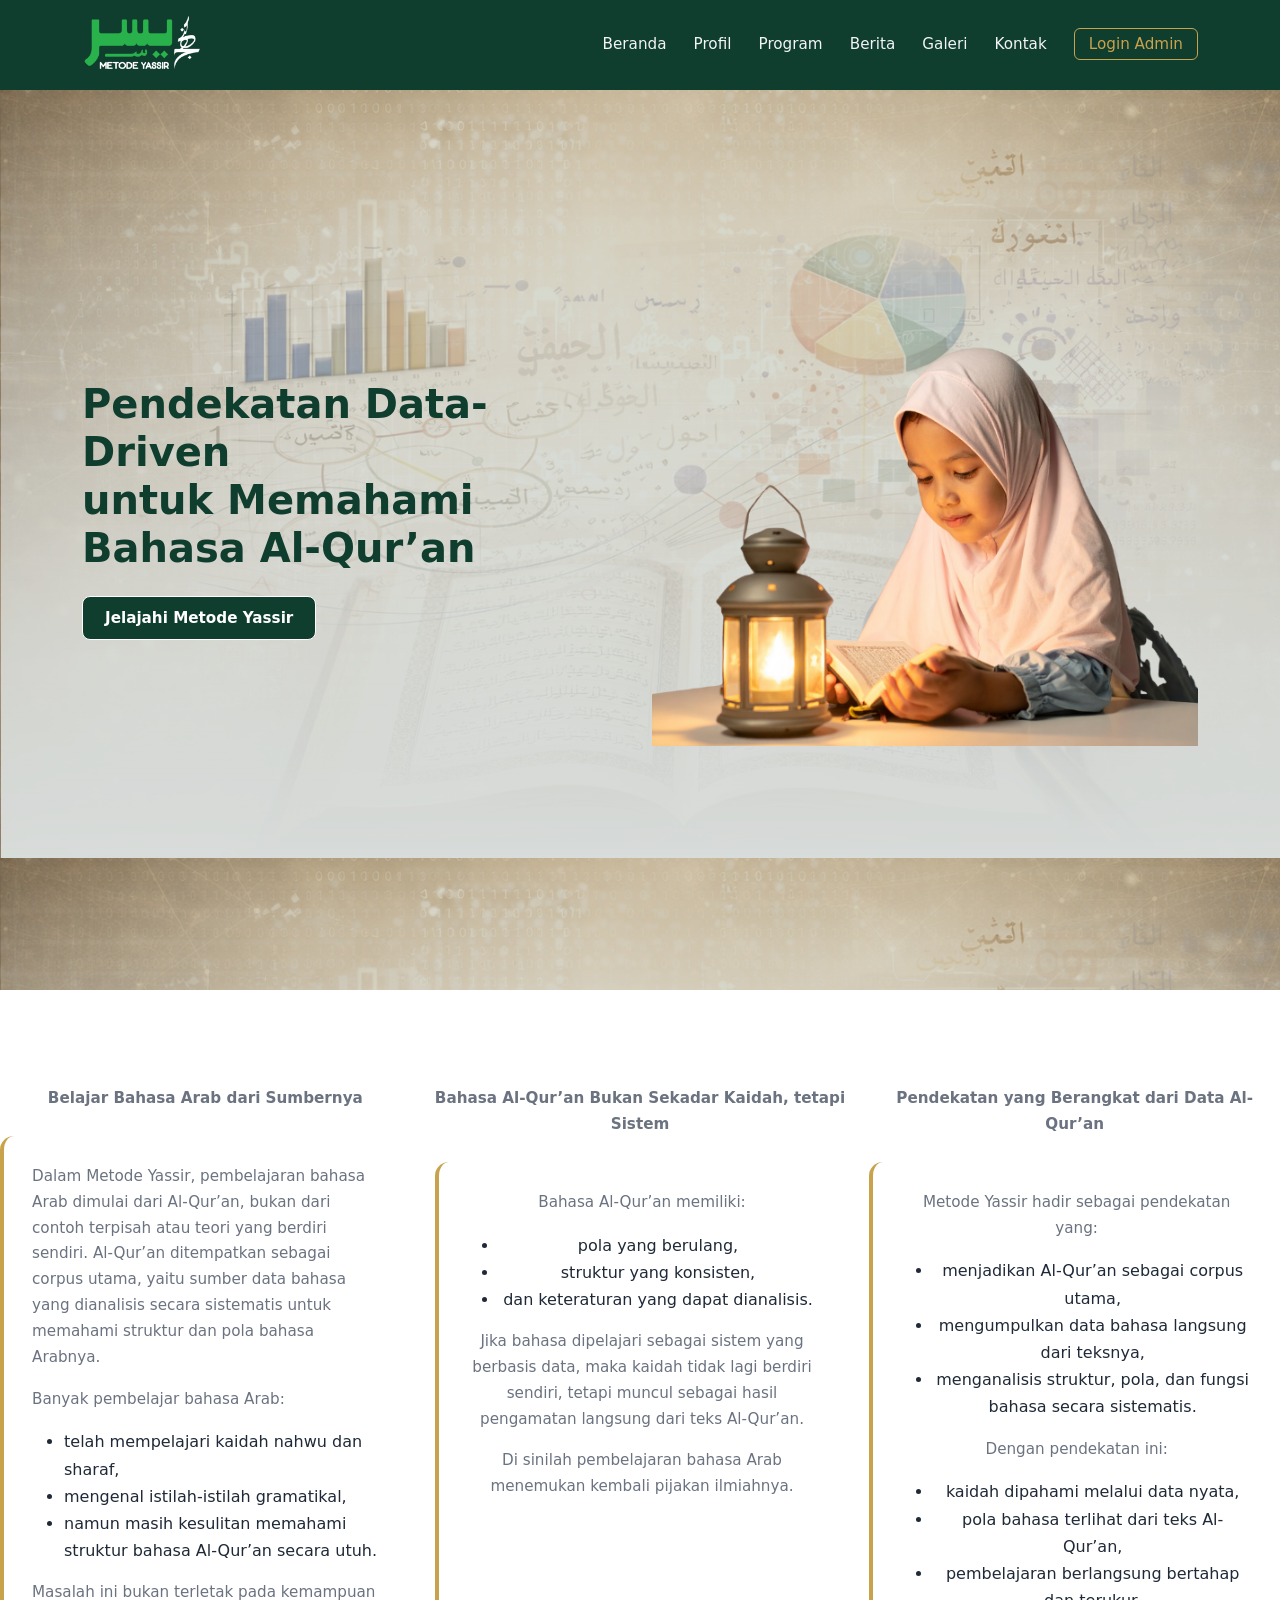
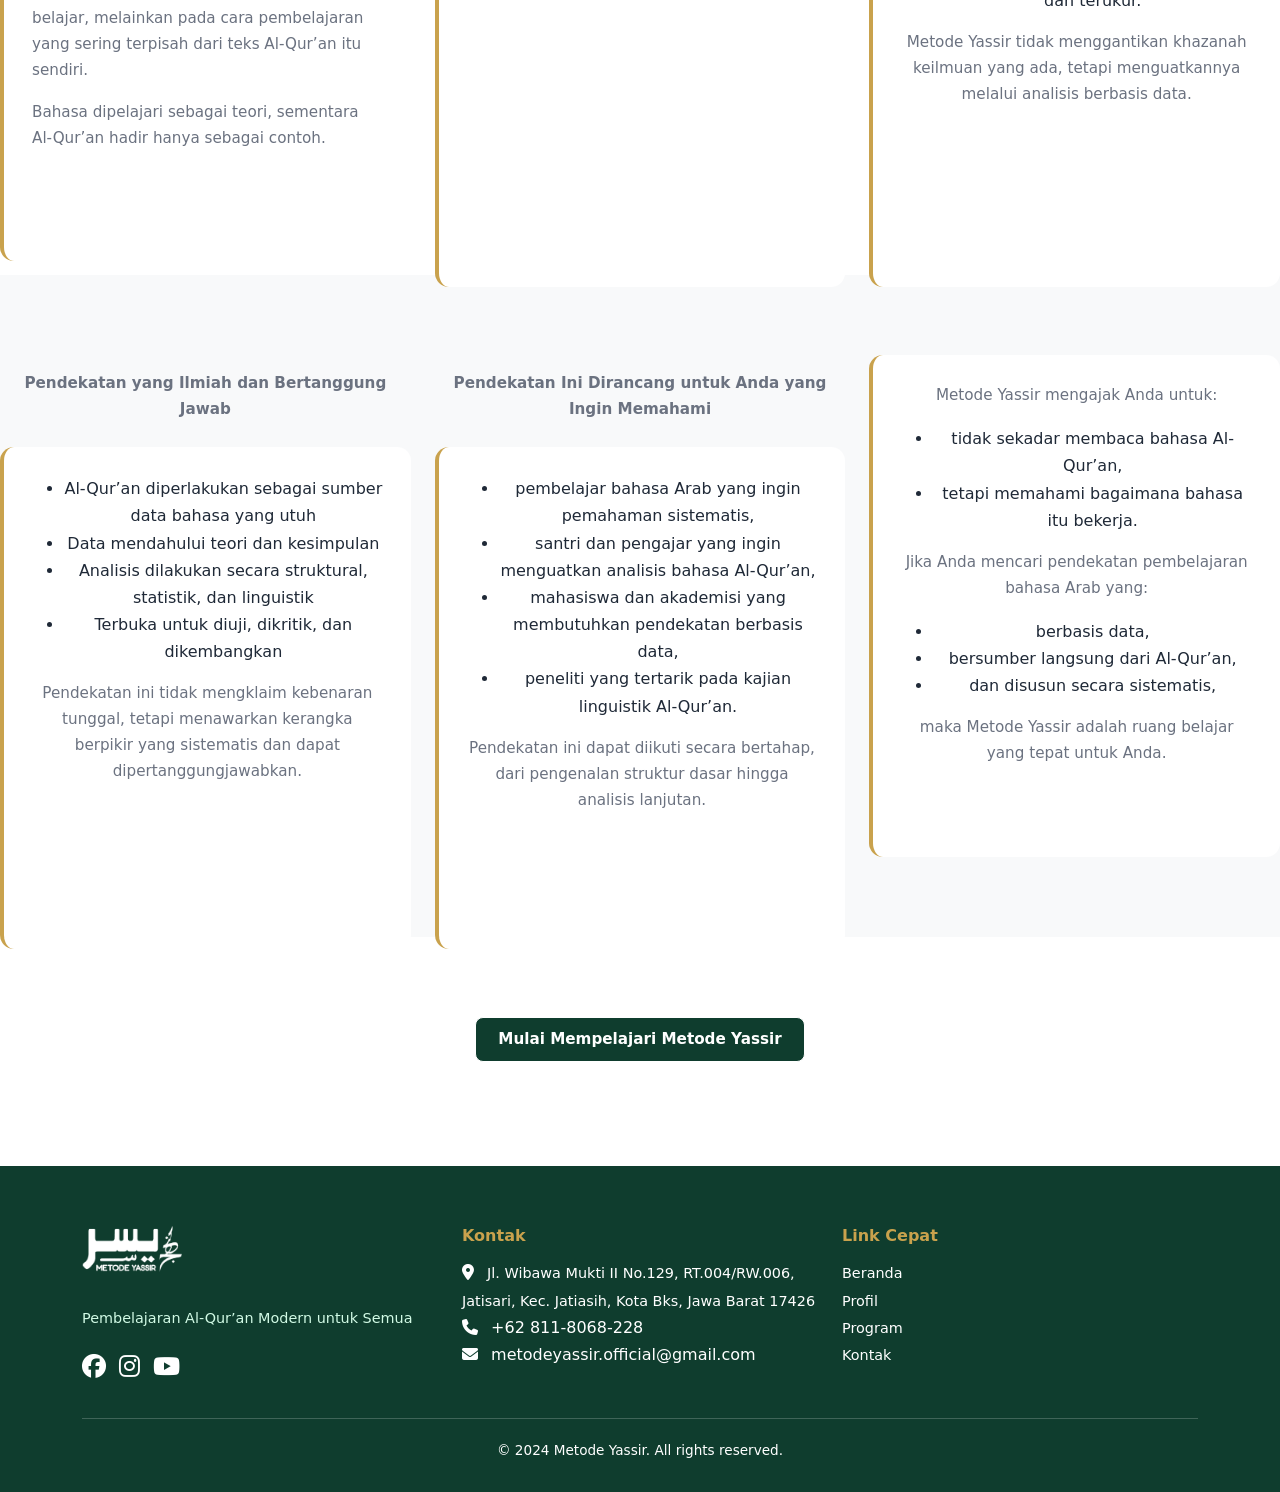
==== commit 2a9e8acc: "perbaikan h1" ====
--- a/index.html
+++ b/index.html
@@ -40,7 +40,7 @@
         
         <!-- HERO CONTENT -->
         <div class="col-lg-6 hero-content">
-          <h1 style="color: var(--primary-button1); font-size: x-large;">
+          <h1 style="color: var(--primary-button1); ">
            <b>Pendekatan Data-Driven <br>untuk Memahami Bahasa Al-Qur’an</b>
           </h1>
           <div class="mt-4">
--- a/style.css
+++ b/style.css
@@ -87,7 +87,7 @@
 }
 
 .hero h1 {
-  font-size: 4rem;
+  /* font-size: 4rem; */
   font-weight: 700;
   color: var(--primary-accent);
   margin-top: -60px;
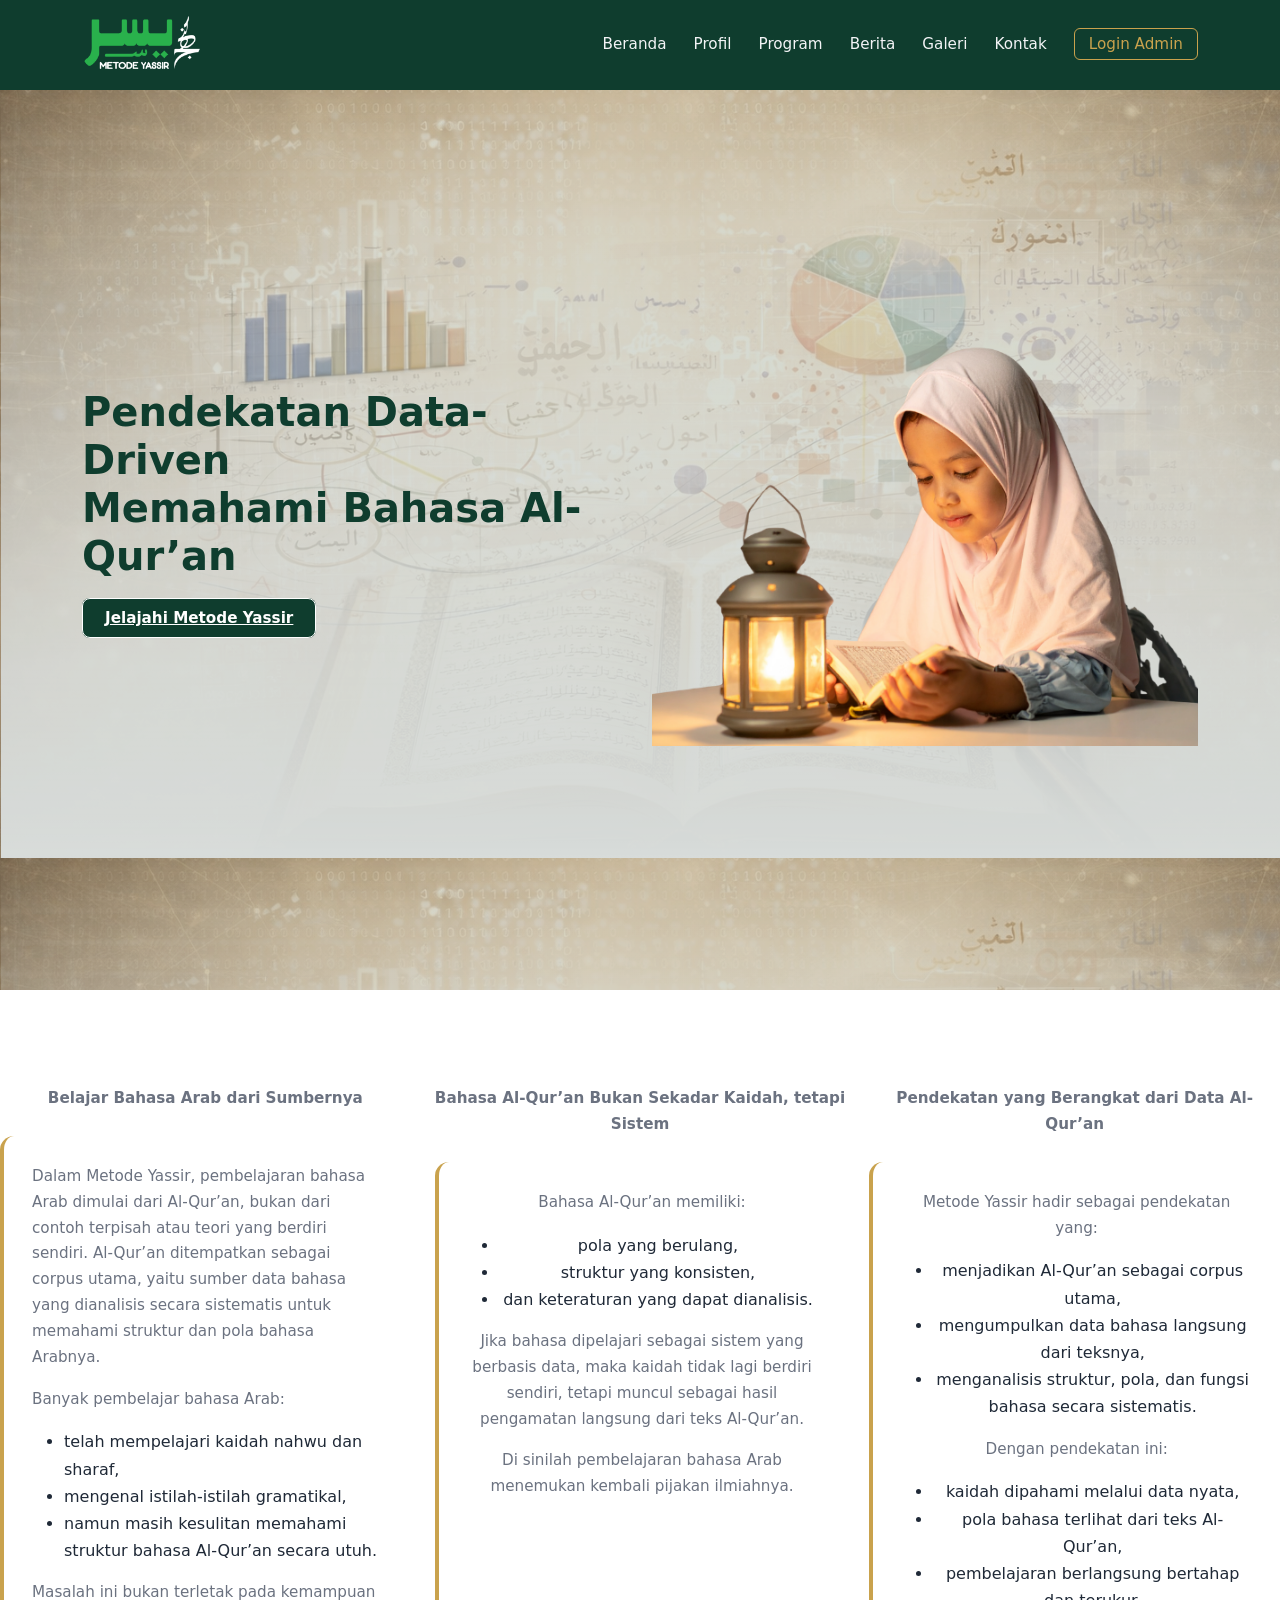
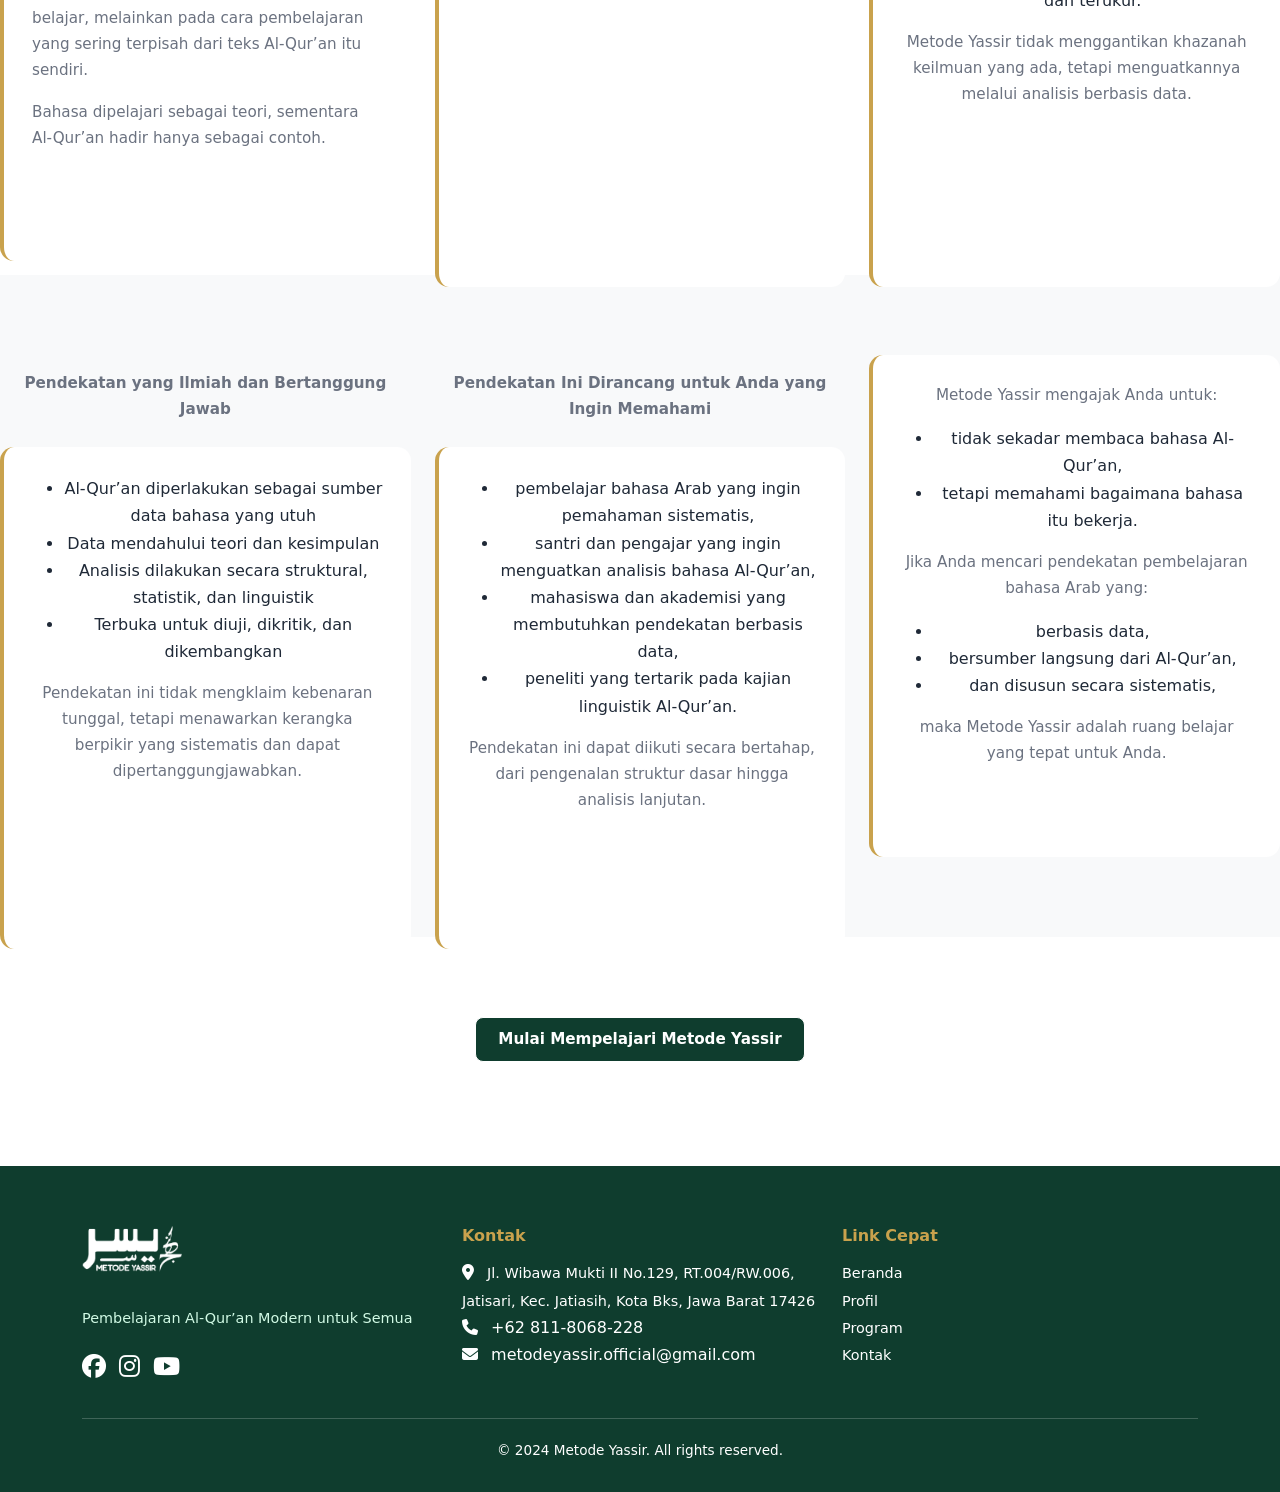
==== commit 70cc9202: "perubahan" ====
--- a/index.html
+++ b/index.html
@@ -41,10 +41,10 @@
         <!-- HERO CONTENT -->
         <div class="col-lg-6 hero-content">
           <h1 style="color: var(--primary-button1); ">
-           <b>Pendekatan Data-Driven <br>untuk Memahami Bahasa Al-Qur’an</b>
+           <b>Pendekatan Data-Driven <br> Memahami Bahasa Al-Qur’an</b>
           </h1>
           <div class="mt-4">
-            <a href="jelajahi.html" class="btn btn-primary-button1">Jelajahi Metode Yassir</a>
+            <a href="jelajahi.html" class="btn-primary-button1">Jelajahi Metode Yassir</a>
           </div>
         </div>
 
--- a/style.css
+++ b/style.css
@@ -87,14 +87,11 @@
 }
 
 .hero h1 {
-  /* font-size: 4rem; */
-  font-weight: 700;
   color: var(--primary-accent);
   margin-top: -60px;
 }
 
 .hero h2 {
-  font-size: 2.5rem;
   font-weight: 400;
   margin: 18px 0;
 }
@@ -270,13 +267,6 @@
 
 /* ====== LARGE DESKTOP (≥1400px) ====== */
 @media screen and (min-width: 1400px) {
-  .hero h1 {
-    font-size: 4.5rem;
-  }
-
-  .hero h2 {
-    font-size: 2.7rem;
-  }
 
   .hero-content {
     max-width: 1000px;
@@ -285,13 +275,6 @@
 
 /* ====== DESKTOP / LAPTOP (≤1200px) ====== */
 @media screen and (max-width: 1200px) {
-  .hero h1 {
-    font-size: 3.5rem;
-  }
-
-  .hero h2 {
-    font-size: 2.2rem;
-  }
 
   .hero-content {
     max-width: 800px;
@@ -305,15 +288,6 @@
     padding: 120px 0;
   }
 
-  .hero h1 {
-    font-size: 3rem;
-    margin-top: 0;
-  }
-
-  .hero h2 {
-    font-size: 1.8rem;
-  }
-
   .hero p {
     font-size: 1rem;
   }
@@ -342,13 +316,6 @@
     max-width: 100%;
   }
 
-  .hero h1 {
-    font-size: 2.4rem;
-  }
-
-  .hero h2 {
-    font-size: 1.4rem;
-  }
 
   .hero p {
     font-size: 0.95rem;
@@ -479,14 +446,6 @@
     padding: 90px 0 70px;
   }
 
-  .hero h1 {
-    font-size: 2rem;
-  }
-
-  .hero h2 {
-    font-size: 1.2rem;
-  }
-
   .hero p {
     font-size: 0.9rem;
   }
@@ -519,13 +478,6 @@
 
 /* ====== SMALL MOBILE (≤400px) ====== */
 @media screen and (max-width: 400px) {
-  .hero h1 {
-    font-size: 1.8rem;
-  }
-
-  .hero h2 {
-    font-size: 1.05rem;
-  }
 
   .hero p {
     font-size: 0.85rem;
